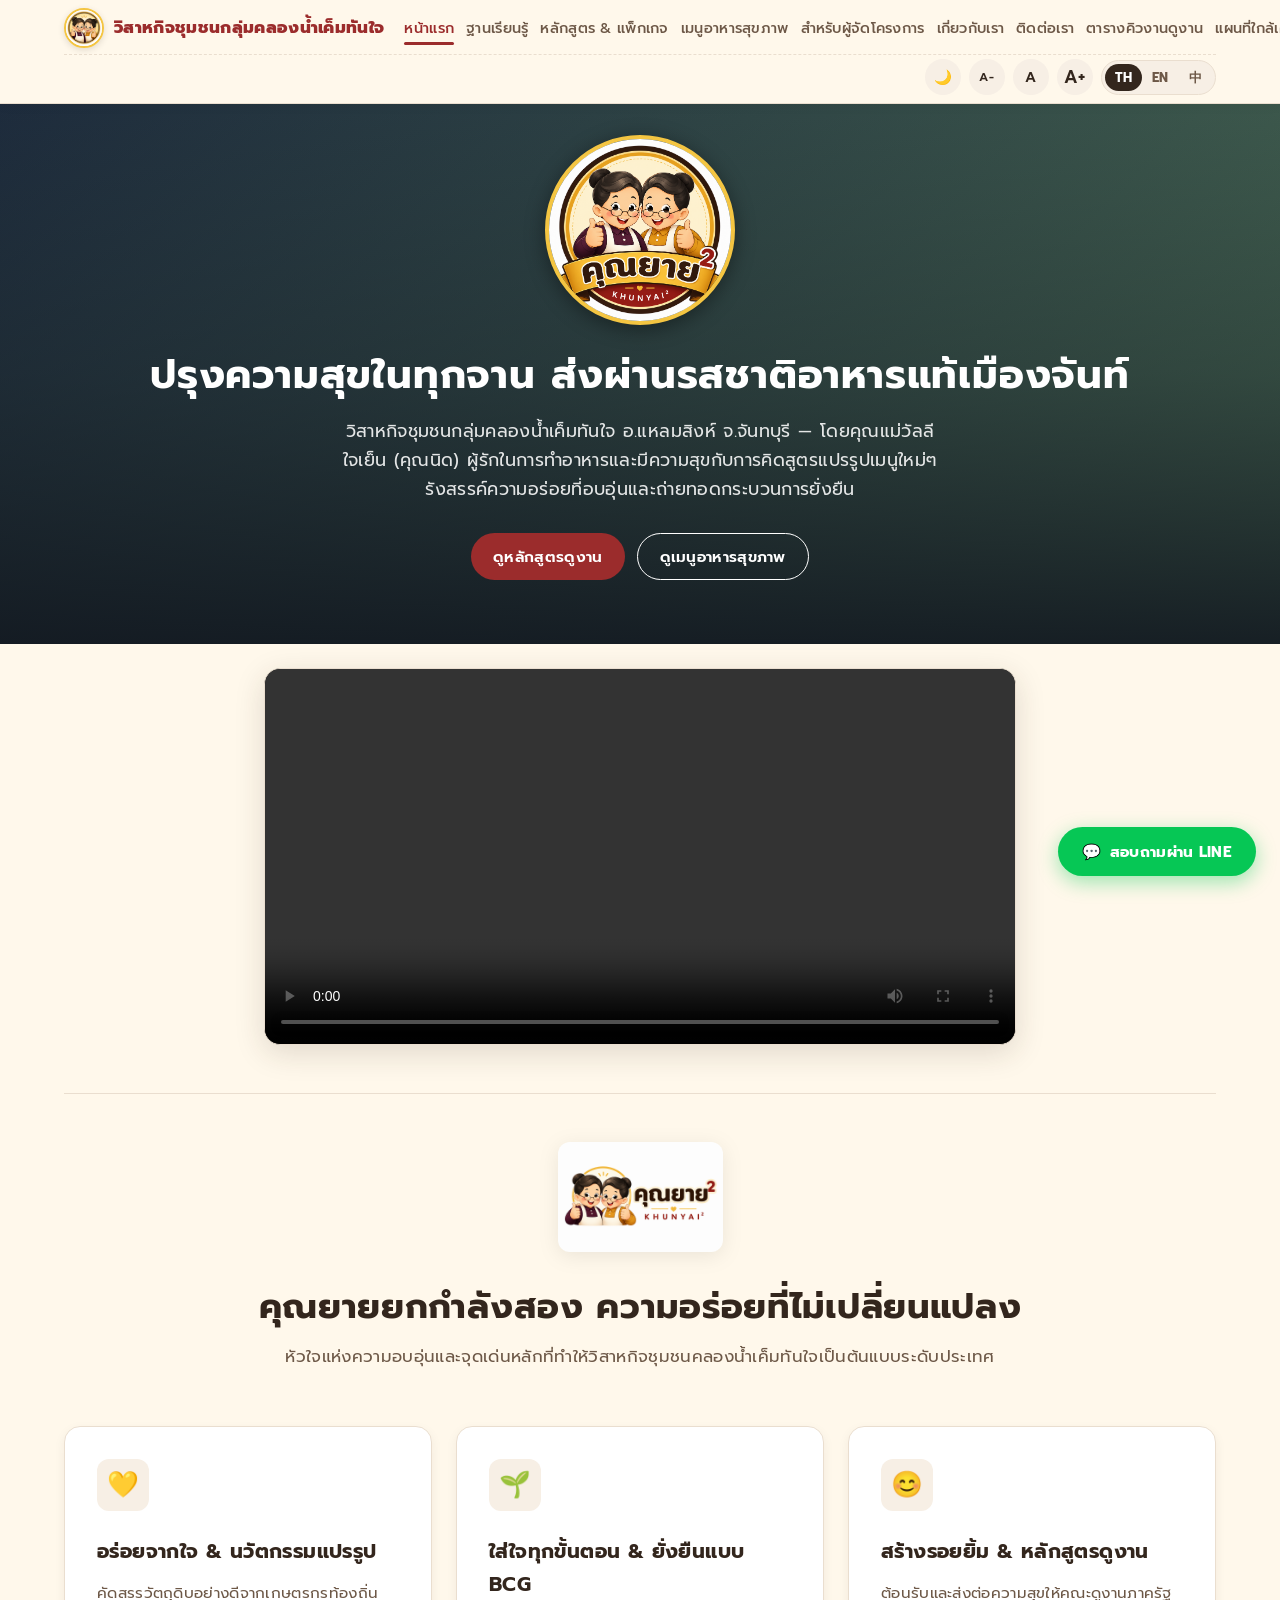
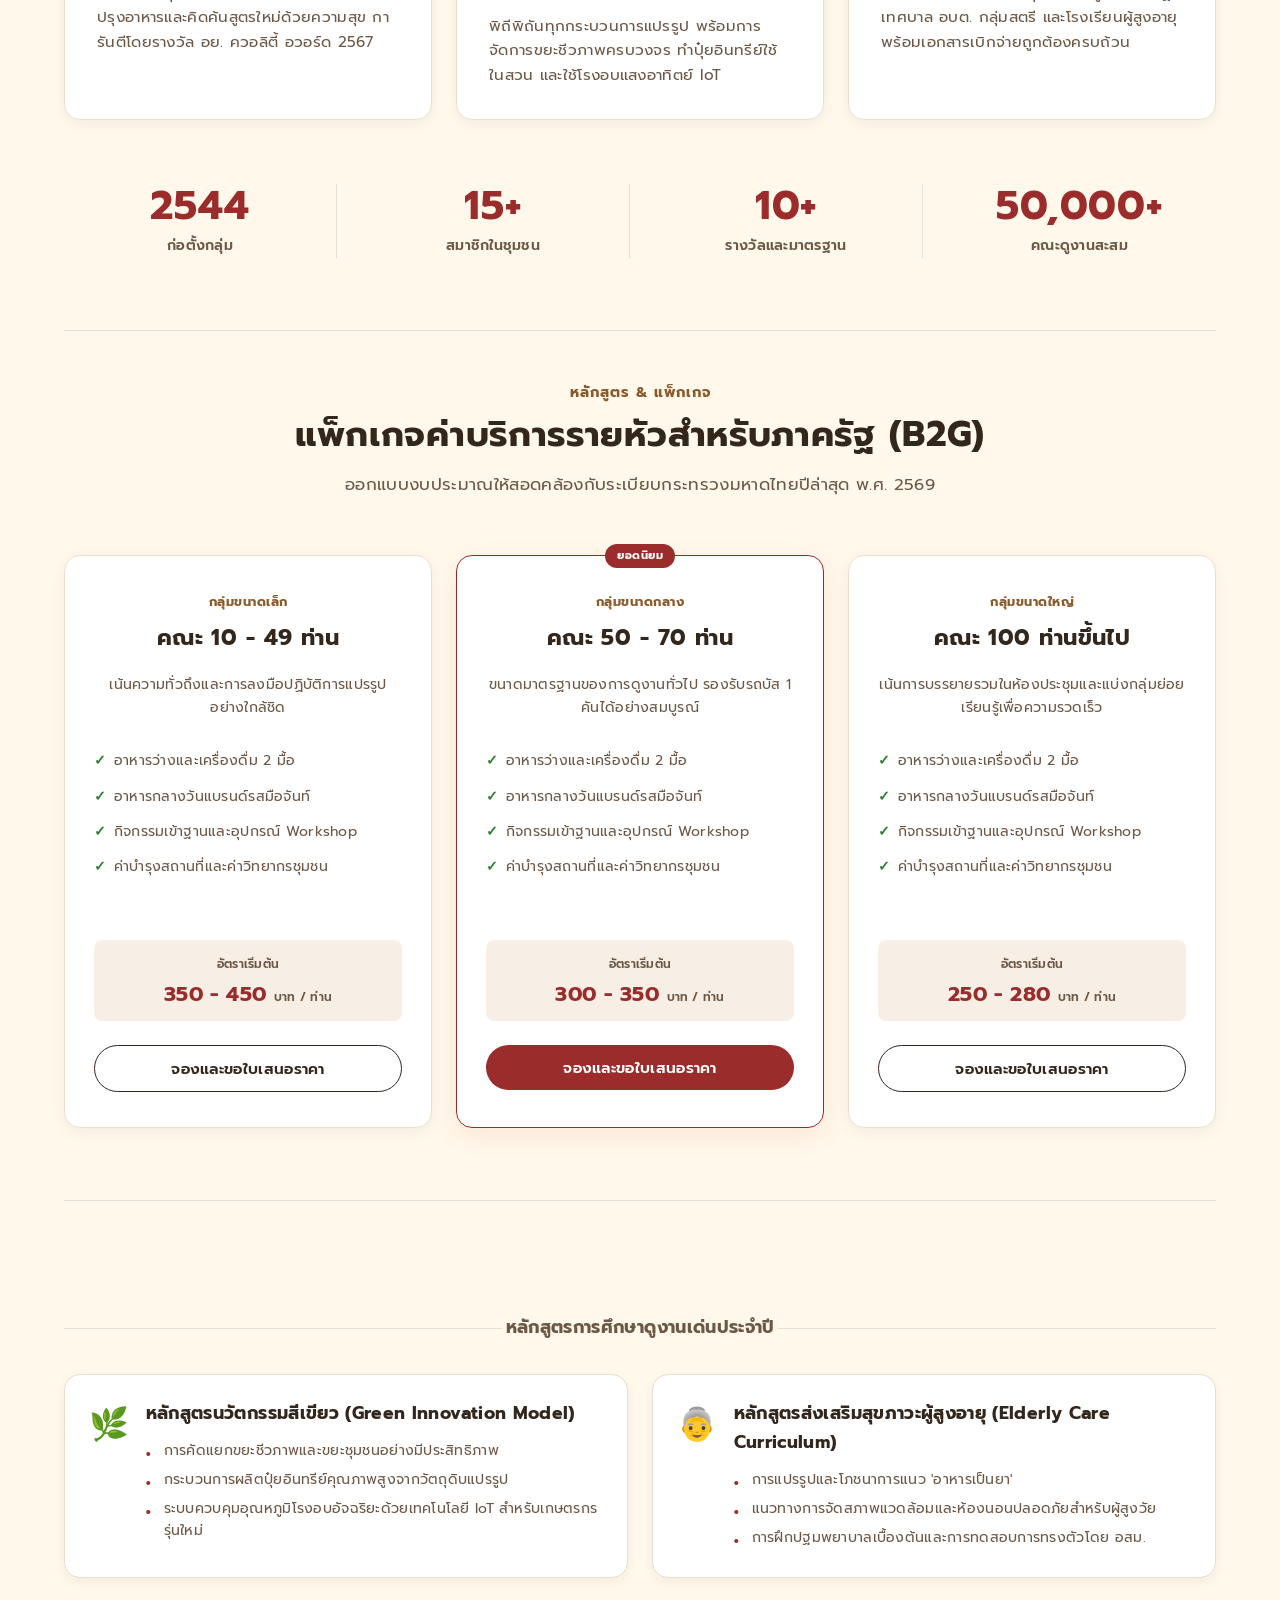
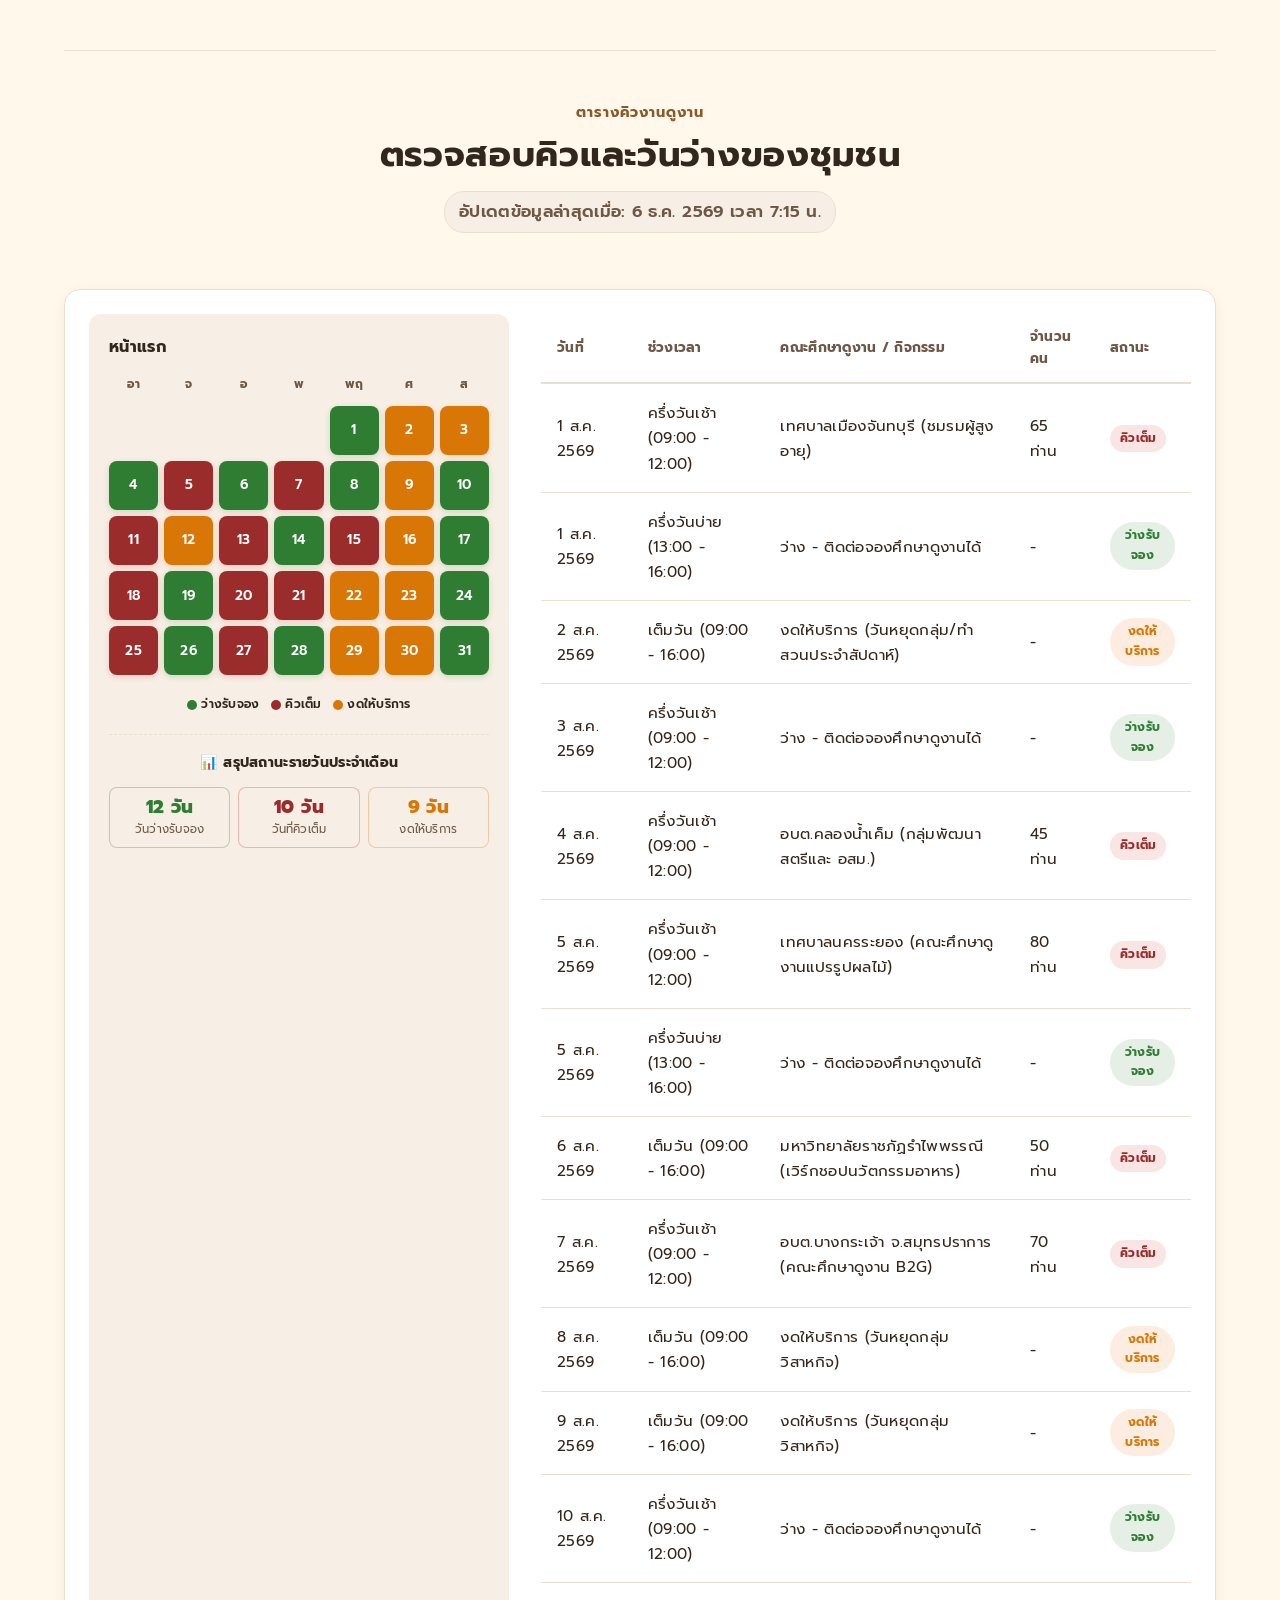
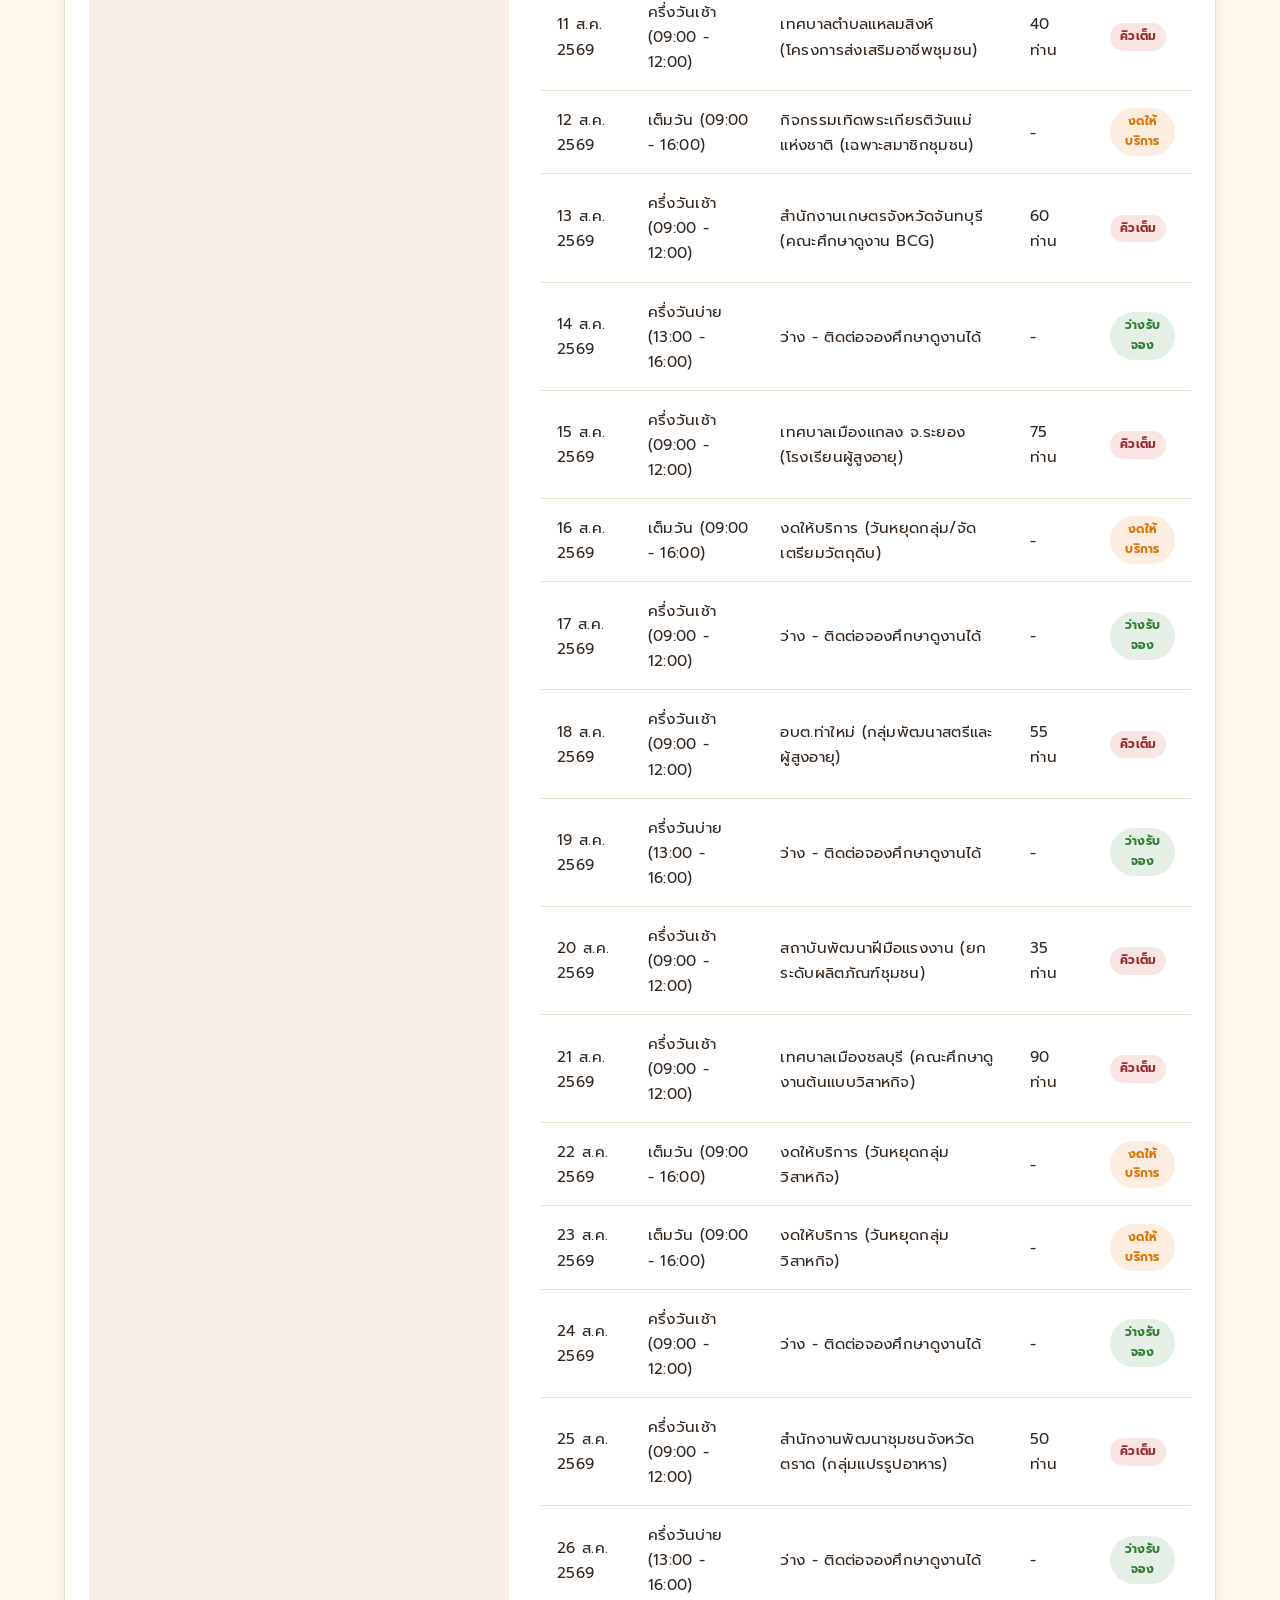
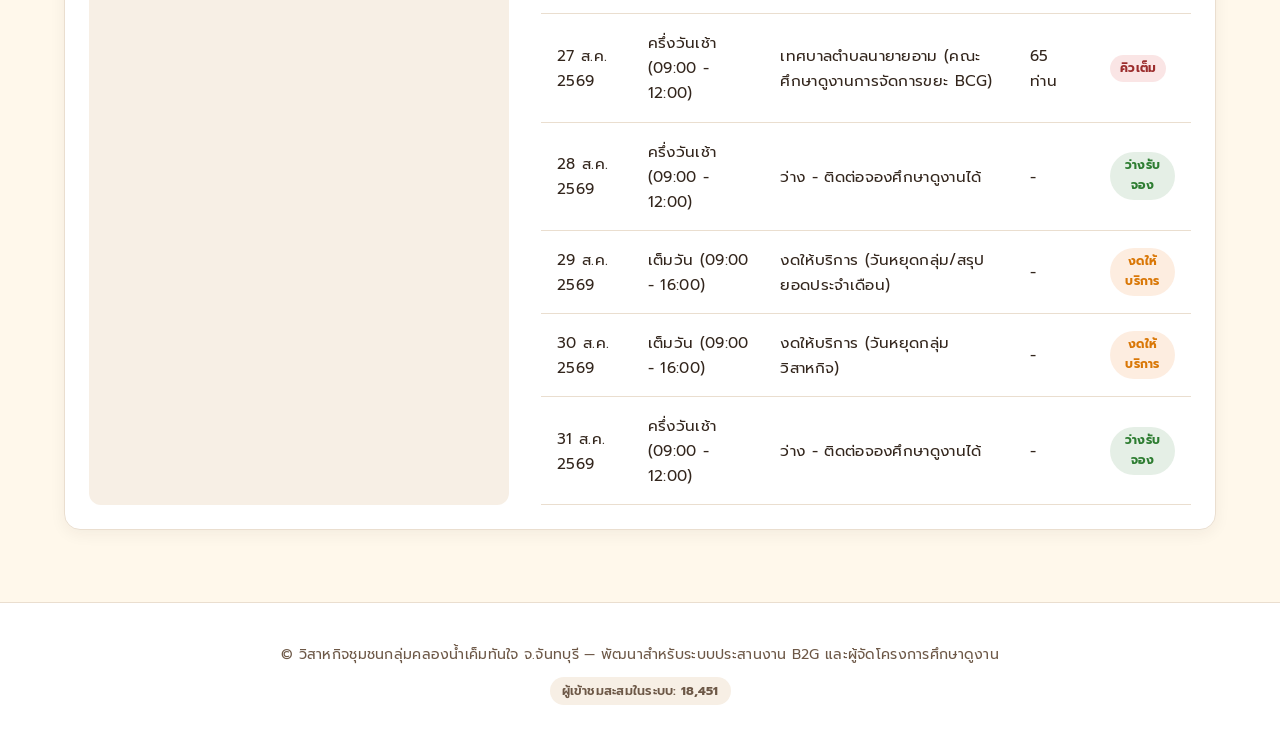
==== index.html @ e4169bf6 "Add files via upload" ====
<!DOCTYPE html>
<html lang="th">
<head>
  <meta charset="UTF-8">
  <meta name="viewport" content="width=device-width, initial-scale=1.0">
  <title>คุณยาย² คลองน้ำเค็มทันใจ — ต้นแบบวิสาหกิจชุมชน & ศูนย์การเรียนรู้สุขภาวะ จ.จันทบุรี</title>
  
  <!-- SEO & Search Engine Optimization -->
  <meta name="description" content="วิสาหกิจชุมชนกลุ่มคลองน้ำเค็มทันใจ จ.จันทบุรี ต้นแบบวิสาหกิจชุมชนระดับแนวหน้าของประเทศ บนฐานความร่วมมือของชุมชนและการบริหารจัดการกลุ่มอย่างยั่งยืน นำเสนอหลักสูตรศึกษาดูงานและท่องเที่ยวเชิงเกษตรสำหรับผู้จัดโครงการและโรงเรียนผู้สูงอายุ">
  <meta name="keywords" content="วิสาหกิจชุมชน, คลองน้ำเค็มทันใจ, แปรรูปอาหาร, ศึกษาดูงาน, โรงเรียนผู้สูงอายุ, ท่องเที่ยวเชิงเกษตร, จันทบุรี, รสมือจันท์, คุณยายกำลังสอง">
  <meta name="author" content="วิสาหกิจชุมชนกลุ่มคลองน้ำเค็มทันใจ">
  
  <!-- Open Graph / Facebook / LINE -->
  <meta property="og:type" content="website">
  <meta property="og:title" content="วิสาหกิจชุมชนกลุ่มคลองน้ำเค็มทันใจ | ต้นแบบระดับแนวหน้าของประเทศ">
  <meta property="og:description" content="ต้นแบบวิสาหกิจชุมชนระดับแนวหน้าของประเทศ บนฐานความร่วมมือและการบริหารจัดการอย่างยั่งยืน แปรรูปของดีจันทบุรีสู่มาตรฐาน อย. ควอลิตี้ อวอร์ด">
  <meta property="og:image" content="assets/nearby-map.jpg">
  
  <!-- Favicon -->
  <link rel="icon" href="assets/logo-icon.png" type="image/png">
  
  <!-- Fonts & Icons -->
  <link rel="preconnect" href="https://fonts.googleapis.com">
  <link rel="preconnect" href="https://fonts.gstatic.com" crossorigin>
  <link href="https://fonts.googleapis.com/css2?family=Prompt:wght@400;500;600;700&display=swap" rel="stylesheet">
  
  <!-- CSS Link -->
  <link rel="stylesheet" href="style.css">
  
  <!-- Schema.org JSON-LD Structured Data for SEO/GEO -->
  <script type="application/ld-json">
  {
    "@context": "https://schema.org",
    "@type": "LocalBusiness",
    "name": "วิสาหกิจชุมชนกลุ่มคลองน้ำเค็มทันใจ",
    "image": "assets/nearby-map.jpg",
    "description": "ต้นแบบวิสาหกิจชุมชนระดับแนวหน้าของประเทศ ด้านการแปรรูปผลผลิตเกษตรมูลค่าสูงและการบริหารกลุ่มอย่างยั่งยืน",
    "address": {
      "@type": "PostalAddress",
      "streetAddress": "บ้านบางเคียน 53/2 หมู่ 2",
      "addressLocality": "ต.คลองน้ำเค็ม อ.แหลมสิงห์",
      "addressRegion": "จันทบุรี",
      "postalCode": "22190",
      "addressCountry": "TH"
    },
    "geo": {
      "@type": "GeoCoordinates",
      "latitude": "12.5186",
      "longitude": "102.1394"
    },
    "telephone": "081-863-2637",
    "url": "https://khlongnamkhem.vercel.app",
    "priceRange": "$$"
  }
  </script>
</head>
<body>

  <!-- HEADER -->
  <header>
    <nav class="wrap">
      <!-- ROW 1: Logo & Nav Links -->
      <div class="nav-row-main">
        <div class="logo">
          <img src="assets/logo-icon.png" alt="คุณยาย² KHUNYAI²" class="logo-img">
          <div>
            <span data-i18n="logo_title">วิสาหกิจชุมชนกลุ่มคลองน้ำเค็มทันใจ</span>
          </div>
        </div>
        
        <ul class="nav-links" id="navLinks">
          <li><a href="#homeTab" class="active" data-tab-nav="homeTab" data-i18n="nav_home">หน้าแรก</a></li>
          <li><a href="stations.html" data-i18n="nav_stations">ฐานเรียนรู้</a></li>
          <li><a href="#packagesTab" data-tab-nav="packagesTab" data-i18n="nav_packages">หลักสูตร & แพ็กเกจ</a></li>
          <li><a href="#foodTab" data-tab-nav="foodTab" data-i18n="nav_food">เมนูอาหารสุขภาพ</a></li>
          <li><a href="coordinator.html" data-i18n="nav_coordinator">สำหรับผู้จัดโครงการ</a></li>
          <li><a href="#aboutTab" data-tab-nav="aboutTab" data-i18n="nav_about">เกี่ยวกับเรา</a></li>
          <li><a href="#contactTab" data-tab-nav="contactTab" data-i18n="nav_contact">ติดต่อเรา</a></li>
          <li><a href="schedule.html" data-i18n="queue_eyebrow">ตารางคิวงาน</a></li>
          <li><a href="nearby.html" data-i18n="nav_nearby">แผนที่ใกล้เคียง</a></li>
        </ul>
        
        <!-- Hamburger Menu for Mobile -->
        <button class="menu-toggle" id="menuToggle" aria-label="เปิดเมนูนำทาง">☰</button>
      </div>
      
      <!-- ROW 2: Utilities (Right-aligned on Desktop) -->
      <div class="nav-row-sub">
        <div class="utility-btns">
          <!-- Dark Mode Button -->
          <button class="ut-btn" id="themeToggleBtn" onclick="toggleTheme()" title="สลับโหมด มืด-สว่าง">🌙</button>
          
          <!-- Font Size Controls (A- / A / A+) -->
          <button class="ut-btn" id="fontMinusBtn" title="ลดขนาดอักษร" style="font-size: 0.75rem;">A-</button>
          <button class="ut-btn" id="fontResetBtn" title="ขนาดอักษรปกติ" style="font-size: 0.9rem;">A</button>
          <button class="ut-btn" id="fontPlusBtn" title="เพิ่มขนาดอักษร" style="font-size: 1.1rem;">A+</button>
          
          <!-- Language Selector -->
          <div class="lang-selector">
            <button class="lang-btn active" data-lang="th" onclick="setLanguage('th')">TH</button>
            <button class="lang-btn" data-lang="en" onclick="setLanguage('en')">EN</button>
            <button class="lang-btn" data-lang="zh" onclick="setLanguage('zh')">中</button>
          </div>
        </div>
      </div>
    </nav>
  </header>

  <!-- HERO SLIDESHOW -->
  <section class="hero-slideshow">
    <div class="slides" id="slides">
      <!-- Slide 1: Farm Atmosphere Placeholder -->
      <div class="slide active">
        <div class="ph" style="background: linear-gradient(135deg, #1F2E40, #4F7358);"></div>
      </div>
      <!-- Slide 2: Food Buffet Image -->
      <div class="slide">
        <img src="assets/slides/buffet-set1.jpg" alt="เมนูบุฟเฟต์ตราคุณยายกำลังสอง">
      </div>
      <!-- Slide 3: Workshop Atmosphere Placeholder -->
      <div class="slide">
        <div class="ph" style="background: linear-gradient(135deg, #4F7358, #D96B43);"></div>
      </div>
      <!-- Slide 4: A-la-carte Food Image -->
      <div class="slide">
        <img src="assets/slides/alacarte-1.jpg" alt="เมนูอาหารแปรรูปพรีเมียมรสมือจันท์">
      </div>
    </div>
    <div class="hero-scrim"></div>
    
    <!-- Hero Contents Overlay -->
    <div class="hero-overlay">
      <div class="wrap">
        <div class="hero-content">
          <!-- 1. BRAND LOGO -->
          <img src="assets/logo-primary.png" alt="คุณยาย² KHUNYAI²" class="hero-logo-main">
          
          <!-- 2. BRAND MOTTO -->
          <h1 data-i18n="hero_title">ปรุงความสุขในทุกจาน ส่งผ่านรสชาติอาหารแท้เมืองจันท์</h1>
          <p data-i18n="hero_desc">วิสาหกิจชุมชนกลุ่มคลองน้ำเค็มทันใจ อ.แหลมสิงห์ จ.จันทบุรี — โดยคุณแม่วัลลี ใจเย็น (คุณนิด) ผู้รักในการทำอาหารและมีความสุขกับการคิดสูตรแปรรูปเมนูใหม่ๆ รังสรรค์ความอร่อยที่อบอุ่นและถ่ายทอดกระบวนการยั่งยืน</p>
          <div class="hero-actions">
            <a href="#packagesSection" class="btn btn-primary" onclick="event.preventDefault(); document.getElementById('packagesSection').scrollIntoView({behavior: 'smooth'});" data-i18n="hero_btn_pkg">ดูหลักสูตรดูงาน</a>
            <a href="#foodTab" class="btn hero-btn-outline" onclick="event.preventDefault(); switchTabTo('foodTab');" data-i18n="hero_btn_products">ดูเมนูอาหารสุขภาพ</a>
          </div>
        </div>
      </div>
    </div>
    
    <!-- Arrows and Dots -->
    <div class="slide-dots" id="slideDots"></div>
  </section>

  <!-- TAB PANELS CONTENT -->
  <main class="wrap">
    
    <!-- TAB 1: HOME PANEL -->
    <div class="tab-panel active" id="homeTab">
      
      <!-- 1. VIDEO SHOWCASE SECTION -->
      <section class="brand-video-section" style="margin-top: 1.5rem; margin-bottom: 3rem;">
        <div class="video-card">
          <video controls class="community-video" preload="metadata">
            <source src="assets/1-show.mp4" type="video/mp4">
            เบราว์เซอร์ของคุณไม่รองรับการเล่นวิดีโอ
          </video>
        </div>
      </section>

      <!-- 2. PILLARS & CORE HIGHLIGHTS -->
      <section class="sec" style="border-top: 1px solid var(--border-color); padding-top: 2rem;">
        <div class="sec-head">
          <div style="display: flex; justify-content: center; width: 100%; margin-top: 1rem; margin-bottom: 2rem;">
            <img src="assets/logo-secondary.png" alt="แบรนด์คุณยาย² (KHUNYAI²)" class="summary-brand-logo" style="height: 110px; width: auto; object-fit: contain; filter: drop-shadow(0 4px 10px rgba(0,0,0,0.08));">
          </div>
          <h2 data-i18n="summary_title">คุณยายยกกำลังสอง ความอร่อยที่ไม่เปลี่ยนแปลง</h2>
          <p data-i18n="summary_desc">หัวใจแห่งความอบอุ่นและจุดเด่นหลักที่ทำให้วิสาหกิจชุมชนคลองน้ำเค็มทันใจเป็นต้นแบบระดับประเทศ</p>
        </div>
        
        <div class="summary-grid">
          <div class="summary-card">
            <div class="icon-box">💛</div>
            <h3 data-i18n="sum_card1_title">อร่อยจากใจ & นวัตกรรมแปรรูป</h3>
            <p data-i18n="sum_card1_desc">คัดสรรวัตถุดิบอย่างดีจากเกษตรกรท้องถิ่น ปรุงอาหารและคิดค้นสูตรใหม่ด้วยความสุข การันตีโดยรางวัล อย. ควอลิตี้ อวอร์ด 2567</p>
          </div>
          <div class="summary-card">
            <div class="icon-box">🌱</div>
            <h3 data-i18n="sum_card2_title">ใส่ใจทุกขั้นตอน & ยั่งยืนแบบ BCG</h3>
            <p data-i18n="sum_card2_desc">พิถีพิถันทุกกระบวนการแปรรูป พร้อมการจัดการขยะชีวภาพครบวงจร ทำปุ๋ยอินทรีย์ใช้ในสวน และใช้โรงอบแสงอาทิตย์ IoT</p>
          </div>
          <div class="summary-card">
            <div class="icon-box">😊</div>
            <h3 data-i18n="sum_card3_title">สร้างรอยยิ้ม & หลักสูตรดูงาน</h3>
            <p data-i18n="sum_card3_desc">ต้อนรับและส่งต่อความสุขให้คณะดูงานภาครัฐ เทศบาล อบต. กลุ่มสตรี และโรงเรียนผู้สูงอายุ พร้อมเอกสารเบิกจ่ายถูกต้องครบถ้วน</p>
          </div>
        </div>

        <div class="stats-row">
          <div class="stat-box">
            <div class="stat-number">2544</div>
            <div class="stat-label" data-i18n="stat_founded">ก่อตั้งกลุ่ม</div>
          </div>
          <div class="stat-box">
            <div class="stat-number">15+</div>
            <div class="stat-label" data-i18n="stat_members">สมาชิกในชุมชน</div>
          </div>
          <div class="stat-box">
            <div class="stat-number">10+</div>
            <div class="stat-label" data-i18n="stat_awards">รางวัลและมาตรฐาน</div>
          </div>
          <div class="stat-box">
            <div class="stat-number">50,000+</div>
            <div class="stat-label" data-i18n="stat_visitors">คณะดูงานสะสม</div>
          </div>
        </div>
      </section>

      <!-- 3. PACKAGES SECTION -->
      <section class="sec" id="packagesSection" style="border-top: 1px solid var(--border-color); padding-top: 3rem;">
        <div class="sec-head">
          <span class="eyebrow" data-i18n="nav_packages">หลักสูตร & แพ็กเกจ</span>
          <h2 data-i18n="pkg_title">แพ็กเกจค่าบริการรายหัวสำหรับภาครัฐ (B2G)</h2>
          <p data-i18n="pkg_desc">ออกแบบงบประมาณให้สอดคล้องกับระเบียบกระทรวงมหาดไทยปีล่าสุด พ.ศ. 2569</p>
        </div>

        <div class="packages-grid">
          <!-- Package 1: Small Group -->
          <div class="package-card">
            <span class="size-tag" data-i18n="pkg_small_title">กลุ่มขนาดเล็ก</span>
            <h3 data-i18n="pkg_small_size">คณะ 10 - 49 ท่าน</h3>
            <p class="desc" data-i18n="pkg_small_desc">เน้นความทั่วถึงและการลงมือปฏิบัติการแปรรูปอย่างใกล้ชิด</p>
            <ul>
              <li data-i18n="pkg_include_1">อาหารว่างและเครื่องดื่ม 2 มื้อ</li>
              <li data-i18n="pkg_include_2">อาหารกลางวันแบรนด์รสมือจันท์</li>
              <li data-i18n="pkg_include_3">กิจกรรมเข้าฐานและอุปกรณ์ Workshop</li>
              <li data-i18n="pkg_include_4">ค่าบำรุงสถานที่และค่าวิทยากรชุมชน</li>
            </ul>
            <div class="price-row">
              <span class="price-lbl" data-i18n="pkg_price_label">อัตราเริ่มต้น</span>
              <div class="price-val">350 - 450 <span class="price-lbl" data-i18n="pkg_price_unit">บาท/ท่าน</span></div>
            </div>
            <a href="https://lin.ee/rGebh2c" target="_blank" class="btn btn-outline" data-i18n="pkg_btn_select">จองและขอใบเสนอราคา</a>
          </div>

          <!-- Package 2: Medium Group -->
          <div class="package-card highlight">
            <span class="size-tag" data-i18n="pkg_medium_title">กลุ่มขนาดกลาง</span>
            <h3 data-i18n="pkg_medium_size">คณะ 50 - 70 ท่าน</h3>
            <p class="desc" data-i18n="pkg_medium_desc">ขนาดมาตรฐานของการดูงานทั่วไป รองรับรถบัส 1 คันได้อย่างสมบูรณ์</p>
            <ul>
              <li data-i18n="pkg_include_1">อาหารว่างและเครื่องดื่ม 2 มื้อ</li>
              <li data-i18n="pkg_include_2">อาหารกลางวันแบรนด์รสมือจันท์</li>
              <li data-i18n="pkg_include_3">กิจกรรมเข้าฐานและอุปกรณ์ Workshop</li>
              <li data-i18n="pkg_include_4">ค่าบำรุงสถานที่และค่าวิทยากรชุมชน</li>
            </ul>
            <div class="price-row">
              <span class="price-lbl" data-i18n="pkg_price_label">อัตราเริ่มต้น</span>
              <div class="price-val">300 - 350 <span class="price-lbl" data-i18n="pkg_price_unit">บาท/ท่าน</span></div>
            </div>
            <a href="https://lin.ee/rGebh2c" target="_blank" class="btn btn-primary" data-i18n="pkg_btn_select">จองและขอใบเสนอราคา</a>
          </div>

          <!-- Package 3: Large Group -->
          <div class="package-card">
            <span class="size-tag" data-i18n="pkg_large_title">กลุ่มขนาดใหญ่</span>
            <h3 data-i18n="pkg_large_size">คณะ 100 ท่านขึ้นไป</h3>
            <p class="desc" data-i18n="pkg_large_desc">เน้นการบรรยายรวมในห้องประชุมและแบ่งกลุ่มย่อยเรียนรู้เพื่อความรวดเร็ว</p>
            <ul>
              <li data-i18n="pkg_include_1">อาหารว่างและเครื่องดื่ม 2 มื้อ</li>
              <li data-i18n="pkg_include_2">อาหารกลางวันแบรนด์รสมือจันท์</li>
              <li data-i18n="pkg_include_3">กิจกรรมเข้าฐานและอุปกรณ์ Workshop</li>
              <li data-i18n="pkg_include_4">ค่าบำรุงสถานที่และค่าวิทยากรชุมชน</li>
            </ul>
            <div class="price-row">
              <span class="price-lbl" data-i18n="pkg_price_label">อัตราเริ่มต้น</span>
              <div class="price-val">250 - 280 <span class="price-lbl" data-i18n="pkg_price_unit">บาท/ท่าน</span></div>
            </div>
            <a href="https://lin.ee/rGebh2c" target="_blank" class="btn btn-outline" data-i18n="pkg_btn_select">จองและขอใบเสนอราคา</a>
          </div>
        </div>
      </section>

      <!-- 4. RECOMMENDED ANNUAL CURRICULA -->
      <section class="sec" style="border-top: 1px solid var(--border-color); padding-top: 3rem;">
        <div class="curr-divider" data-i18n="curr_divider" style="margin-bottom: 2rem;">หลักสูตรการศึกษาดูงานเด่นประจำปี</div>
        
        <div class="curriculum-showcase">
          <div class="curr-box">
            <div class="icon">🌿</div>
            <div>
              <h4 data-i18n="curr_t1">หลักสูตรนวัตกรรมสีเขียว (Green Innovation Model)</h4>
              <div data-i18n="curr_d1">
                <ul class="curr-list">
                  <li>การคัดแยกขยะชีวภาพและขยะชุมชนอย่างมีประสิทธิภาพ</li>
                  <li>กระบวนการผลิตปุ๋ยอินทรีย์คุณภาพสูงจากวัตถุดิบแปรรูป</li>
                  <li>ระบบควบคุมอุณหภูมิโรงอบอัจฉริยะด้วยเทคโนโลยี IoT สำหรับเกษตรกรรุ่นใหม่</li>
                </ul>
              </div>
            </div>
          </div>
          <div class="curr-box">
            <div class="icon">👵</div>
            <div>
              <h4 data-i18n="curr_t2">หลักสูตรส่งเสริมสุขภาวะผู้สูงอายุ (Elderly Care Curriculum)</h4>
              <div data-i18n="curr_d2">
                <ul class="curr-list">
                  <li>การแปรรูปและโภชนาการแนว 'อาหารเป็นยา'</li>
                  <li>แนวทางการจัดสภาพแวดล้อมและห้องนอนปลอดภัยสำหรับผู้สูงวัย</li>
                  <li>การฝึกปฐมพยาบาลเบื้องต้นและการทดสอบการทรงตัวโดย อสม.</li>
                </ul>
              </div>
            </div>
          </div>
        </div>
      </section>

      <!-- 5. CALENDAR & SCHEDULE SECTION -->
      <section class="sec" style="border-top: 1px solid var(--border-color); padding-top: 3rem;">
        <div class="sec-head">
          <span class="eyebrow" data-i18n="queue_eyebrow">ตารางคิวงานดูงาน</span>
          <h2 data-i18n="queue_title">ตรวจสอบคิวและวันว่างของชุมชน</h2>
          <p class="update-time-text"><span data-i18n="last_update_label">อัปเดตข้อมูลล่าสุดเมื่อ:</span> <span id="lastUpdateTime">-</span></p>
        </div>

        <div class="schedule-container">
          <!-- Left: Calendar Widget -->
          <div class="calendar-widget">
            <div class="calendar-header">
              <span data-i18n="nav_home">สิงหาคม 2569 / August 2026</span>
            </div>
            <div class="calendar-grid" id="calendarGrid">
              <!-- JS will render calendar cells here -->
            </div>
            <div class="calendar-legend">
              <div class="leg-item"><span class="leg-dot open"></span><span data-i18n="queue_status_open">ว่าง</span></div>
              <div class="leg-item"><span class="leg-dot full"></span><span data-i18n="queue_status_full">เต็ม</span></div>
              <div class="leg-item"><span class="leg-dot holiday"></span><span data-i18n="queue_status_holiday">หยุด</span></div>
            </div>

            <!-- DAILY STATUS SUMMARY OVERVIEW BOX -->
            <div class="calendar-summary-box">
              <h4 class="sum-title" data-i18n="queue_summary_title">📊 สรุปสถานะรายวันประจำเดือน</h4>
              <div class="sum-stats-grid">
                <div class="sum-stat-card open">
                  <span class="num" id="calSummaryOpenIndex">0 วัน</span>
                  <span class="lbl" data-i18n="queue_summary_open">วันว่างรับจอง</span>
                </div>
                <div class="sum-stat-card full">
                  <span class="num" id="calSummaryFullIndex">0 วัน</span>
                  <span class="lbl" data-i18n="queue_summary_full">วันที่คิวเต็ม</span>
                </div>
                <div class="sum-stat-card holiday">
                  <span class="num" id="calSummaryHolidayIndex">0 วัน</span>
                  <span class="lbl" data-i18n="queue_summary_holiday">งดให้บริการ</span>
                </div>
              </div>
            </div>
          </div>

          <!-- Right: Schedule Table -->
          <div class="schedule-table-wrap">
            <table class="queue-table" id="queueTable">
              <thead>
                <tr>
                  <th data-i18n="queue_col_date">วันที่</th>
                  <th data-i18n="queue_col_time">ช่วงเวลา</th>
                  <th data-i18n="queue_col_group">คณะศึกษาดูงาน / กิจกรรม</th>
                  <th data-i18n="queue_col_qty">จำนวนคน</th>
                  <th data-i18n="queue_col_status">สถานะ</th>
                </tr>
              </thead>
              <tbody>
                <!-- JS will render rows here from Google Sheets -->
              </tbody>
            </table>
          </div>
        </div>
      </section>
    </div>

    <!-- TAB 2: LEARNING STATIONS PANEL -->
    <div class="tab-panel" id="stationsTab">
      <section class="sec">
        <div class="sec-head">
          <span class="eyebrow" data-i18n="nav_stations">ฐานเรียนรู้</span>
          <h2 data-i18n="stations_title">ฐานสาธิตและลงมือปฏิบัติจริง</h2>
          <p data-i18n="stations_desc">เรียนรู้ร่วมกันกับปราชญ์ชาวบ้านและสมาชิกชุมชน ผ่านกิจกรรมที่ออกแบบให้เหมาะสมกับทุกช่วงวัย</p>
        </div>

        <div class="stations-grid">
          <!-- Station 1: น้ำพริก & ซอสผลไม้ -->
          <div class="station-card">
            <h3 data-i18n="st_title_1">ฐานน้ำพริกแปรรูป & ซอสผลไม้</h3>
            <ul>
              <li data-i18n="st_desc_1_1">น้ำพริกกุ้งเสียบทุเรียนทอด & น้ำพริกปูกะตอย</li>
              <li data-i18n="st_desc_1_2">การสาธิตทำซอสมังคุดปรุงอาหาร</li>
              <li data-i18n="st_desc_1_3">น้ำพริกสมุนไพรพื้นบ้านตามฤดูกาล</li>
            </ul>
          </div>
          <!-- Station 2: ก๋วยเตี๋ยวรสมือจันท์ -->
          <div class="station-card">
            <h3 data-i18n="st_title_2">ฐานก๋วยเตี๋ยวรสมือจันท์</h3>
            <ul>
              <li data-i18n="st_desc_2_1">เส้นจันท์ผัดปูกะตอย/ปูม้า (สูตรต้นตำรับ)</li>
              <li data-i18n="st_desc_2_2">ผัดไทซอสมังคุด (นวัตกรรมซอสผลไม้)</li>
              <li data-i18n="st_desc_2_3">ก๋วยเตี๋ยวหมูเลียง & ก๋วยเตี๋ยวผัดคนจน</li>
            </ul>
          </div>
          <!-- Station 3: เบเกอรี่ & แปรรูปผลไม้ -->
          <div class="station-card">
            <h3 data-i18n="st_title_3">ฐานเบเกอรี่ & แปรรูปผลไม้</h3>
            <ul>
              <li data-i18n="st_desc_3_1">ทุเรียนหนึบ, ทุเรียนหิมะ, ทุเรียนเบญจรส & แครกเกอร์ทุเรียน</li>
              <li data-i18n="st_desc_3_2">ชีสมังคุด, ขนมมังคุดนึ่ง & ข้าวต้มคู่รัก (ไส้ทุเรียน/มังคุด)</li>
              <li data-i18n="st_desc_3_3">ลูกกอง (ลองกองอบแห้งทำไส้ขนม) & ข้าวหน้ามะม่วง</li>
            </ul>
          </div>
          <!-- Station 4: สมุนไพร & เครื่องดื่มสุขภาพ -->
          <div class="station-card">
            <h3 data-i18n="st_title_4">ฐานสมุนไพร & เครื่องดื่มสุขภาพ</h3>
            <ul>
              <li data-i18n="st_desc_4_1">พริกไทยหวานลดน้ำหนัก (พริกไทยอ่อนแช่อิ่มอบแห้ง)</li>
              <li data-i18n="st_desc_4_2">ท๊อฟฟี่กระวานสมุนไพรไทย</li>
              <li data-i18n="st_desc_4_3">น้ำมะปี๊ดน้ำผึ้งป้องกันหวัด, ชามังคุด & มะปี๊ดอบน้ำผึ้ง</li>
            </ul>
          </div>
          <!-- Station 5: นวัตกรรมรักษ์โลก BCG & IoT -->
          <div class="station-card">
            <h3 data-i18n="st_title_5">ฐานนวัตกรรมรักษ์โลก (BCG & IoT)</h3>
            <ul>
              <li data-i18n="st_desc_5_1">การจัดการขยะชีวภาพและขยะชุมชนครบวงจร</li>
              <li data-i18n="st_desc_5_2">การทำปุ๋ยอินทรีย์คุณภาพสูงจากวัตถุดิบแปรรูป</li>
              <li data-i18n="st_desc_5_3">ระบบโรงอบแห้งแสงอาทิตย์อัจฉริยะระบบอัตโนมัติ (IoT)</li>
            </ul>
          </div>
          <!-- Station 6: ศูนย์ R&D พัฒนาสูตรอาหาร -->
          <div class="station-card">
            <h3 data-i18n="st_title_6">ศูนย์ R&D พัฒนาสูตรอาหาร</h3>
            <ul>
              <li data-i18n="st_desc_6_1">บริการรับสร้างสรรค์แปรรูปผลไม้ทางการเกษตรเป็นเมนูใหม่</li>
              <li data-i18n="st_desc_6_2">การทำแยมส้มโอ, ผัดไทมะยงชิด/ส้มโอ & ไอติมส้มโอ</li>
              <li data-i18n="st_desc_6_3">ขนมพื้นบ้านจันท์ (ขนมควยลิง & โอเคไส้หม่อน)</li>
            </ul>
          </div>
        </div>

        <div class="rd-callout">
          <p data-i18n="rd_note">ทางวิสาหกิจชุมชนยินดีให้คำปรึกษาการตั้งแบรนด์/ขอมาตรฐาน อย. สำหรับผู้ประกอบการท้องถิ่น</p>
          <a href="https://lin.ee/rGebh2c" target="_blank" class="btn btn-primary" data-i18n="rd_btn">ปรึกษาข้อมูลผ่าน LINE</a>
        </div>
      </section>
    </div>



    <!-- TAB 4: HEALTHY FOOD GALLERY PANEL -->
    <div class="tab-panel" id="foodTab">
      <section class="sec">
        <div class="sec-head">
          <span class="eyebrow" data-i18n="food_eyebrow">นวัตกรรมอาหารปลอดภัย</span>
          <h2 data-i18n="food_title">เมนูอาหารสุขภาพ "รสมือจันท์ by คุณยายกำลังสอง"</h2>
          <p data-i18n="food_desc">โภชนาการท้องถิ่นสร้างสรรค์ ออกแบบเพื่อคณะดูงานผู้สูงอายุ สะอาด ได้มาตรฐาน อย. ควอลิตี้ อวอร์ด</p>
        </div>

        <div class="food-tabs-container">
          <button class="food-tab-btn active" data-filter="all" data-i18n="food_tab_all">ทั้งหมด</button>
          <button class="food-tab-btn" data-filter="buffet" data-i18n="food_tab_buffet">บุฟเฟต์สำหรับคณะ</button>
          <button class="food-tab-btn" data-filter="alacarte" data-i18n="food_tab_alacarte">เซ็ตอาหารพิเศษ</button>
          <button class="food-tab-btn" data-filter="dessert" data-i18n="food_tab_dessert">ของหวานและเครื่องดื่ม</button>
        </div>

        <div class="food-grid">
          <!-- Food 1: Buffet set 1 -->
          <div class="food-card" data-category="buffet">
            <div class="food-img-wrap">
              <img src="assets/buffet-set1.jpg" alt="Buffet ชุดที่ 1 - รสมือจันท์">
            </div>
            <div class="food-info">
              <span class="cat" data-i18n="food_tab_buffet">บุฟเฟต์สำหรับคณะ</span>
              <h4>Buffet ชุดที่ 1 (ก๋วยเตี๋ยวหมูเลียง & ผัดไทซอสมังคุด)</h4>
              <p style="font-size: 0.8rem; color: var(--text-muted); margin-bottom: 6px;">เสิร์ฟพร้อมน้ำพริกกุ้งเสียบทุเรียนทอด และน้ำมะปี๊ดน้ำผึ้ง</p>
              <p data-i18n="food_price_ask">สอบถามรายละเอียดราคาทาง LINE</p>
            </div>
          </div>
          <!-- Food 2: Buffet set 2 -->
          <div class="food-card" data-category="buffet">
            <div class="food-img-wrap">
              <img src="assets/buffet-set2.jpg" alt="Buffet ชุดที่ 2 - รสมือจันท์">
            </div>
            <div class="food-info">
              <span class="cat" data-i18n="food_tab_buffet">บุฟเฟต์สำหรับคณะ</span>
              <h4>Buffet ชุดที่ 2 (เส้นจันท์ผัดปูกะตอย & ถั่วลายเสือต้มหมู)</h4>
              <p style="font-size: 0.8rem; color: var(--text-muted); margin-bottom: 6px;">เสิร์ฟพร้อมน้ำพริกปูกะตอย, ชามังคุด และแกงสมุนไพรพื้นบ้าน</p>
              <p data-i18n="food_price_ask">สอบถามรายละเอียดราคาทาง LINE</p>
            </div>
          </div>
          <!-- Food 3: Buffet set 3 -->
          <div class="food-card" data-category="buffet">
            <div class="food-img-wrap">
              <img src="assets/buffet-set3.jpg" alt="Buffet ชุดที่ 3 - รสมือจันท์">
            </div>
            <div class="food-info">
              <span class="cat" data-i18n="food_tab_buffet">บุฟเฟต์สำหรับคณะ</span>
              <h4>Buffet ชุดที่ 3 (ผัดไทมะยงชิด/ส้มโอ & ข้าวต้มคู่รัก)</h4>
              <p style="font-size: 0.8rem; color: var(--text-muted); margin-bottom: 6px;">ข้าวต้มมัดไส้ทุเรียน & ไส้มังคุด พร้อมไอติมส้มโอสด</p>
              <p data-i18n="food_price_ask">สอบถามรายละเอียดราคาทาง LINE</p>
            </div>
          </div>
          <!-- Food 4: A la carte 1 -->
          <div class="food-card" data-category="alacarte">
            <div class="food-img-wrap">
              <img src="assets/alacarte-1.jpg" alt="เซ็ตเส้นจันท์ผัดปูม้า">
            </div>
            <div class="food-info">
              <span class="cat" data-i18n="food_tab_alacarte">เซ็ตอาหารพิเศษ</span>
              <h4>เซ็ตเส้นจันท์ผัดปูม้า & น้ำพริกกุ้งเสียบทุเรียนทอด</h4>
              <p style="font-size: 0.8rem; color: var(--text-muted); margin-bottom: 6px;">เมนูปรุงสดสำหรับแขกวีไอพี คัดสรรเนื้อปูสดใหม่</p>
              <p data-i18n="food_price_ask">สอบถามรายละเอียดราคาทาง LINE</p>
            </div>
          </div>
          <!-- Food 5: A la carte 2 -->
          <div class="food-card" data-category="alacarte">
            <div class="food-img-wrap">
              <img src="assets/alacarte-2.jpg" alt="เซ็ตผัดไทซอสมังคุด">
            </div>
            <div class="food-info">
              <span class="cat" data-i18n="food_tab_alacarte">เซ็ตอาหารพิเศษ</span>
              <h4>เซ็ตผัดไทซอสมังคุด & ก๋วยเตี๋ยวผัดคนจน</h4>
              <p style="font-size: 0.8rem; color: var(--text-muted); margin-bottom: 6px;">นวัตกรรมซอสผลไม้รสเปรี้ยวหวานกลมกล่อม</p>
              <p data-i18n="food_price_ask">สอบถามรายละเอียดราคาทาง LINE</p>
            </div>
          </div>
          <!-- Food 6: Dessert & Snacks -->
          <div class="food-card" data-category="dessert">
            <div class="food-img-wrap">
              <img src="assets/dessert.jpg" alt="ขนม & เบเกอรี่แปรรูปผลไม้">
            </div>
            <div class="food-info">
              <span class="cat" data-i18n="food_tab_dessert">ของหวานและเครื่องดื่ม</span>
              <h4>ขนมแปรรูป (ทุเรียนหนึบ, ชีสมังคุด & พริกไทยหวาน)</h4>
              <p style="font-size: 0.8rem; color: var(--text-muted); margin-bottom: 6px;">ท๊อฟฟี่กระวาน, ทุเรียนเบญจรส, น้ำมะปี๊ดน้ำผึ้ง & ชามังคุด</p>
              <p data-i18n="food_price_ask">สอบถามรายละเอียดราคาทาง LINE</p>
            </div>
          </div>
        </div>
      </section>
    </div>

    <!-- TAB 5: COORDINATOR CORNER PANEL -->
    <div class="tab-panel" id="coordinatorTab">
      <section class="sec">
        <div class="sec-head">
          <span class="eyebrow" data-i18n="co_eyebrow">การประสานงานราชการ</span>
          <h2 data-i18n="co_title">เครื่องมืออำนวยความสะดวกสำหรับเจ้าหน้าที่รัฐ (B2G)</h2>
          <p data-i18n="co_desc">รวบรวมไฟล์และข้อมูลประกอบเอกสารอนุมัติโครงการและเบิกจ่าย เพื่อให้เจ้าหน้าที่พัสดุทำงานได้สะดวกรวดเร็ว</p>
        </div>

        <div class="coordinator-grid">
          <!-- Left: Downloads -->
          <div class="co-section">
            <h3 data-i18n="co_sec1_title">📁 ดาวน์โหลดเอกสาร (Project Templates)</h3>
            <div class="download-list">
              <div class="download-item">
                <div class="download-info">
                  <h4 data-i18n="co_d1_title">ร่างโครงการศึกษาดูงานผู้สูงอายุ (ไฟล์ Word)</h4>
                  <p data-i18n="co_d1_desc">ตัวอย่างวัตถุประสงค์ ผลที่คาดว่าจะได้รับ และกำหนดการนำไปปรับใช้ได้ทันที</p>
                </div>
                <a href="#" class="btn btn-secondary" onclick="alert('ระบบกำลังจัดเตรียมไฟล์ดาวน์โหลด หรือติดต่อแอดมินทาง LINE OA เพื่อรับไฟล์ต้นฉบับ')" data-i18n="co_btn_dl">ดาวน์โหลด</a>
              </div>
              <div class="download-item">
                <div class="download-info">
                  <h4 data-i18n="co_d2_title">หนังสือรับรองจดทะเบียนวิสาหกิจชุมชน (SMCE)</h4>
                  <p data-i18n="co_d2_desc">สำเนาทะเบียน 12 หลักอย่างเป็นทางการสำหรับการแนบใบเบิกเงินหลวง</p>
                </div>
                <a href="#" class="btn btn-secondary" onclick="alert('ระบบกำลังจัดเตรียมไฟล์ดาวน์โหลด หรือติดต่อแอดมินทาง LINE OA เพื่อรับไฟล์ต้นฉบับ')" data-i18n="co_btn_dl">ดาวน์โหลด</a>
              </div>
              <div class="download-item">
                <div class="download-info">
                  <h4 data-i18n="co_d3_title">หลักฐานมาตรฐาน อย. และ OTOP 5 ดาว</h4>
                  <p data-i18n="co_d3_desc">ภาพประกอบเอกสารสิทธิ์ความเชื่อมั่นประกอบการจ้างเหมาพัสดุ</p>
                </div>
                <a href="#" class="btn btn-secondary" onclick="alert('ระบบกำลังจัดเตรียมไฟล์ดาวน์โหลด หรือติดต่อแอดมินทาง LINE OA เพื่อรับไฟล์ต้นฉบับ')" data-i18n="co_btn_dl">ดาวน์โหลด</a>
              </div>
            </div>
          </div>

          <!-- Right: Safety & Logistics -->
          <div class="co-section">
            <h3 data-i18n="co_sec2_title">🛡️ มาตรฐานความปลอดภัยและโลจิสติกส์</h3>
            <div class="compliance-list">
              <div class="compliance-item">
                <div class="compliance-icon">🧾</div>
                <div class="compliance-body">
                  <h4 data-i18n="co_c1_title">การออกใบเสร็จรับเงินวิสาหกิจชุมชน</h4>
                  <p data-i18n="co_c1_desc">ยินดีให้บริการในรูปแบบ 'จ้างเหมาจัดอาหารพร้อมกิจกรรมศึกษาดูงาน' ในบิลเดียว ถูกต้องตาม พ.ร.บ. จัดซื้อจัดจ้างฯ 2560</p>
                </div>
              </div>
              <div class="compliance-item">
                <div class="compliance-icon">♿</div>
                <div class="compliance-body">
                  <h4 data-i18n="co_c2_title">มาตรฐานความปลอดภัยผู้สูงวัย (Ramps & Rails)</h4>
                  <p data-i18n="co_c2_desc">มีทางลาดสำหรับรถเข็นผู้ป่วย (Wheelchair Ramps), ห้องน้ำเอื้ออำนวยสำหรับผู้สูงอายุ และชุดปฐมพยาบาลในพื้นที่</p>
                </div>
              </div>
              <div class="compliance-item">
                <div class="compliance-icon">🏥</div>
                <div class="compliance-body">
                  <h4 data-i18n="co_c3_title">การเดินทางและโรงพยาบาลใกล้เคียง</h4>
                  <p data-i18n="co_c3_desc">ห่างจากโรงพยาบาลพระปกเกล้าจันทบุรี 12.8 กม. (เดินทาง 22 นาที), คลินิกรักษาสัตว์ 7.8 กม. ปลอดภัยตลอดการเดินทาง</p>
                </div>
              </div>
              <div class="compliance-item">
                <div class="compliance-icon">🚍</div>
                <div class="compliance-body">
                  <h4 data-i18n="co_c4_title">ที่จอดรถบัสสองชั้นกว้างขวาง</h4>
                  <p data-i18n="co_c4_desc">มีลานจอดรถส่วนตัวรองรับรถบัสสองชั้นของคณะดูงานได้มากกว่า 3-4 คัน พร้อมพื้นที่กลับรถกว้างขวาง ปลอดภัย</p>
                </div>
              </div>
            </div>
          </div>
        </div>
      </section>
    </div>

    <!-- TAB 6: ABOUT US PANEL -->
    <div class="tab-panel" id="aboutTab">
      <section class="sec">
        <div class="sec-head">
          <span class="eyebrow" data-i18n="about_eyebrow">เกี่ยวกับเรา</span>
          <h2 data-i18n="about_title">ประวัติความเป็นมาและโมเดลความสำเร็จอย่างยั่งยืน</h2>
        </div>

        <div class="about-split">
          <div class="about-text">
            <h3 data-i18n="about_story_p1">จากความร่วมมือของกลุ่มสตรี สู่ต้นแบบวิสาหกิจแถวหน้า</h3>
            <p data-i18n="about_story_p1">วิสาหกิจชุมชนกลุ่มคลองน้ำเค็มทันใจ เริ่มต้นรวมกลุ่มกันอย่างไม่เป็นทางการในปี พ.ศ. 2544 จากพลังความสามัคคีของกลุ่มสตรีในตำบลที่ต้องการหาทางออกร่วมกันในปัญหาราคาผลไม้มังคุดและทุเรียนล้นตลาดล้นฤดูกาล โดยเริ่มต้นจากการทำมังคุดกวนจนได้รับรางวัลชนะเลิศระดับจังหวัด</p>
            <p data-i18n="about_story_p2">ในปี พ.ศ. 2555 กลุ่มได้จดทะเบียนเป็นวิสาหกิจชุมชนอย่างเป็นทางการ และมุ่งมั่นพัฒนาการบริหารจัดการจนก้าวขึ้นมาเป็น วิสาหกิจชุมชนระดับแนวหน้าของประเทศที่บริหารจัดการได้อย่างโปร่งใส ยั่งยืน และสร้างรายได้หมุนเวียนกลับสู่คนในท้องถิ่น โดยได้ร่วมพัฒนานวัตกรรมอาหารแบรนด์พรีเมียม 'รสมือจันท์' กับบริษัท คิง เพาเวอร์ วางจำหน่ายในสนามบินทั่วประเทศ</p>
            <p data-i18n="about_story_p3">ปัจจุบัน เรายังทำหน้าที่เป็นต้นแบบของ 'พลังชุมชนที่เข้มแข็ง' โดยได้รับการคัดเลือกให้รับรางวัล อย. ควอลิตี้ อวอร์ด พ.ศ. 2567 และเปิดบ้านต้อนรับคณะอบรม โรงเรียนผู้สูงอายุ และหน่วยงานรัฐจากทั่วทุกภูมิภาค เพื่อถ่ายทอดวิธีคิด เทคโนโลยีการอบอัจฉริยะ และการรวมกลุ่มกันอย่างมีความสุข</p>
          </div>
          <div class="about-photo-frame">
            <!-- Representing the community map layout -->
            <img src="assets/nearby-map.jpg" alt="แผนที่ภาพรวมพื้นที่จันทบุรีรอบชุมชน">
          </div>
        </div>
      </section>
    </div>

    <!-- TAB 7: CONTACT US PANEL -->
    <div class="tab-panel" id="contactTab">
      <section class="sec">
        <div class="sec-head">
          <span class="eyebrow" data-i18n="nav_contact">ติดต่อเรา</span>
          <h2 data-i18n="contact_title">ติดต่อเราทาง LINE OA ปิดงานได้รวดเร็วที่สุด</h2>
        </div>

        <div class="contact-grid">
          <!-- Details Card -->
          <div class="contact-card">
            <h3 data-i18n="contact_detail_title">ข้อมูลจุดประสานงานวิสาหกิจชุมชน</h3>
            
            <div class="contact-detail">
              <div class="icon">📍</div>
              <div>
                <h4 data-i18n="contact_address_lbl">สถานที่ตั้งหลัก</h4>
                <p data-i18n="contact_address_val">บ้านบางเคียน เลขที่ 53/2 หมู่ 2 ต.คลองน้ำเค็ม อ.แหลมสิงห์ จ.จันทบุรี 22190</p>
              </div>
            </div>
            
            <div class="contact-detail">
              <div class="icon">📞</div>
              <div>
                <h4 data-i18n="contact_phone_lbl">เบอร์โทรศัพท์ติดต่อตรง</h4>
                <p data-i18n="contact_phone_val">08-1863-2637 (ประธานวัลลี ใจเย็น / คุณนิด)</p>
              </div>
            </div>
            
            <div class="contact-detail">
              <div class="icon">✉️</div>
              <div>
                <h4 data-i18n="contact_email_lbl">อีเมลสำหรับส่งจดหมายราชการ</h4>
                <p data-i18n="contact_email_val">bebennnn@gmail.com</p>
              </div>
            </div>
          </div>

          <!-- QR Code Card -->
          <div class="contact-card" style="align-items: center; justify-content: center;">
            <div class="contact-qr">
              <!-- Using community line QR code if exists, else placeholder -->
              <img src="assets/Line OA.png" onerror="this.src='https://api.qrserver.com/v1/create-qr-code/?size=150x150&data=https://lin.ee/rGebh2c'" alt="LINE QR Code">
              <p data-i18n="contact_qr_lbl">สแกน QR Code เพื่อแชทบน LINE</p>
              <p class="desc" style="font-size: 0.75rem; color: var(--text-muted);" data-i18n="contact_qr_sub">แอดไลน์ประสานงานด่วน</p>
            </div>
            <a href="https://lin.ee/rGebh2c" target="_blank" class="btn btn-primary" style="width: 100%; margin-top: 10px;" data-i18n="nav_cta">สอบถาม/จองศึกษาดูงานผ่าน LINE</a>
          </div>
        </div>
      </section>
    </div>

  </main>

  <!-- FOOTER -->
  <footer>
    <div class="wrap">
      <p data-i18n="footer_text">© วิสาหกิจชุมชนกลุ่มคลองน้ำเค็มทันใจ จ.จันทบุรี — พัฒนาสำหรับระบบ B2G และผู้จัดโครงการศึกษาดูงาน</p>
      <div class="footer-counter">
        <span data-i18n="footer_visit_count">ผู้เข้าชมสะสมในระบบ:</span> <strong id="visitorCounterVal">18,450</strong>
      </div>
    </div>
  </footer>

  <!-- FLOATING LINE BUTTON -->
  <a href="https://lin.ee/rGebh2c" target="_blank" class="float-line-btn">
    <span>💬</span> <span data-i18n="nav_cta">สอบถามผ่าน LINE</span>
  </a>

  <!-- LIGHTBOX CONTAINER FOR IMAGES -->
  <div class="lightbox" id="lightboxPopup">
    <button class="lightbox-close" aria-label="Close Lightbox">×</button>
    <div class="lightbox-content">
      <button class="lightbox-btn lightbox-prev" aria-label="Previous Image">◀</button>
      <img id="lightboxImg" src="" alt="">
      <button class="lightbox-btn lightbox-next" aria-label="Next Image">▶</button>
    </div>
  </div>

  <!-- JavaScript Link -->
  <script src="script.js"></script>

</body>
</html>
---- style.css ----
/* style.css - ธีมสีอัตลักษณ์แบรนด์ "คุณยาย² (KHUNYAI²)" - อบอุ่น เหมือนบ้าน */
:root {
  /* ขนาดตัวอักษรตั้งต้นสำหรับการปรับสเกล (Accessibility Resizer) */
  --base-font-size: 16px;
  
  /* คู่สีอัตลักษณ์แบรนด์ คุณยาย² (Khun Yai² Palette) */
  --bg-primary: #FFF8EB;         /* สีครีมอบอุ่นไข่ไก่ (Vanilla Soft Background) */
  --bg-surface: #FFFFFF;         /* สีขาวสะอาดสำหรับกล่องเนื้อหา */
  --bg-soft: #F7EFE5;            /* สีเบจนุ่มนวลสำหรับบล็อกสลับ */
  --text-primary: #33261D;       /* สีน้ำตาลเข้มเอสเพรสโซ (หัวข้อ & ข้อความหลัก) */
  --text-secondary: #8A5A2B;     /* สีน้ำตาลคาราเมล (ซับไทเทิล & สัญลักษณ์) */
  --text-muted: #6D5847;         /* สีน้ำตาลเทาอ่านสบายตา */
  
  --color-primary: #33261D;      /* สีน้ำตาลเข้มหลัก */
  --color-secondary: #8A5A2B;    /* สีน้ำตาลคาราเมล */
  --color-accent: #9B2C2C;       /* สีแดงอิฐอบอุ่น (สำหรับปุ่ม CTA & ไฮไลต์) */
  --color-accent-hover: #7D2222; /* แดงอิฐเข้ม */
  --color-gold: #F4C542;         /* สีทองมัสตาร์ด (สำหรับป้ายรางวัล & ดาว) */
  --color-success: #2E7D32;      /* สีเขียวคิวว่าง */
  --color-danger: #9B2C2C;       /* สีแดงคิวเต็ม */
  --color-warning: #D97706;      /* สีส้มวันหยุด */
  
  --border-color: #EADECF;       /* สีกระดาษการ์ด/เส้นขอบอบอุ่น */
  --shadow-color: rgba(51, 38, 29, 0.06);
  --shadow-hover: rgba(51, 38, 29, 0.15);
  
  --transition-speed: 0.3s;
  --border-radius: 16px;
}

/* คู่สีโหมดมืด (Dark Theme Colors - Warm Roasted Coffee) */
body.dark-theme {
  --bg-primary: #1C1510;         /* กาแฟคั่วเข้ม */
  --bg-surface: #281F18;         /* น้ำตาลโกโก้เข้ม */
  --bg-soft: #352920;            /* น้ำตาลอุ่นนุ่ม */
  --text-primary: #FFF5E6;       /* สีครีมสว่างพิเศษ */
  --text-secondary: #E5B887;     /* สีน้ำตาลทองสว่าง */
  --text-muted: #C5B09E;         /* สีเบจเทาสว่าง */
  
  --color-primary: #E5B887;      /* สีน้ำตาลทองสว่างสำหรับหัวข้อ */
  --color-secondary: #D4A26A;    /* สีคาราเมลสว่าง */
  --color-accent: #E55353;       /* สีแดงส้มสว่าง */
  --color-accent-hover: #FF6B6B;
  --color-gold: #F4C542;
  --color-success: #81C784;
  --color-danger: #E57373;
  --color-warning: #FFB74D;
  
  --border-color: #423429;       /* เส้นขอบโหมดมืด */
  --shadow-color: rgba(0, 0, 0, 0.25);
  --shadow-hover: rgba(0, 0, 0, 0.45);
}

/* RESET */
* {
  box-sizing: border-box;
  margin: 0;
  padding: 0;
  font-family: 'Prompt', 'Noto Sans Thai', sans-serif;
  letter-spacing: 0.02em; /* ป้องกันฟอนต์เบียด */
}

html {
  scroll-behavior: smooth;
}

body {
  font-size: var(--base-font-size);
  color: var(--text-primary);
  background-color: var(--bg-primary);
  line-height: 1.65; /* เพิ่มความสูงบรรทัดเล็กน้อยให้อ่านง่าย */
  transition: background-color var(--transition-speed), color var(--transition-speed);
}

a {
  text-decoration: none;
  color: inherit;
  transition: color var(--transition-speed);
}

img {
  max-width: 100%;
  display: block;
  border-radius: calc(var(--border-radius) - 4px);
}

/* UTILITY CLASSES */
.wrap {
  max-width: 1200px;
  margin: 0 auto;
  padding: 0 24px;
}

.sec {
  padding: 4.5rem 0;
}

.sec-soft {
  background-color: var(--bg-soft);
}

.sec-head {
  text-align: center;
  margin-bottom: 3.5rem;
}

.sec-head .eyebrow {
  color: var(--color-secondary);
  font-size: 0.9rem;
  font-weight: 700;
  letter-spacing: 1px;
  text-transform: uppercase;
  margin-bottom: 0.5rem;
  display: inline-block;
}

.sec-head h2 {
  font-size: 2.2rem;
  font-weight: 700;
  color: var(--text-primary);
  line-height: 1.3;
}

.sec-head p {
  color: var(--text-muted);
  font-size: 1.05rem;
  margin-top: 0.8rem;
  max-width: 680px;
  margin-left: auto;
  margin-right: auto;
}

@media (min-width: 768px) {
  .sec-head p {
    max-width: 1000px;
    white-space: nowrap;
  }
}

/* BUTTONS */
.btn {
  display: inline-flex;
  align-items: center;
  justify-content: center;
  gap: 8px;
  padding: 10px 22px;
  border-radius: 999px;
  font-weight: 600;
  font-size: 0.95rem;
  cursor: pointer;
  border: none;
  transition: all var(--transition-speed) ease;
}

.btn-primary {
  background-color: var(--color-accent);
  color: #FFFFFF;
}

.btn-primary:hover {
  background-color: var(--color-accent-hover);
  transform: translateY(-2px);
  box-shadow: 0 4px 12px rgba(217, 107, 67, 0.25);
}

.btn-secondary {
  background-color: var(--color-secondary);
  color: #FFFFFF;
}

.btn-secondary:hover {
  opacity: 0.9;
  transform: translateY(-2px);
}

.btn-outline {
  border: 1.8px solid var(--text-primary);
  background: transparent;
  color: var(--text-primary);
}

.btn-outline:hover {
  background-color: var(--text-primary);
  color: var(--bg-surface);
}

/* HEADER & NAVIGATION */
header {
  position: sticky;
  top: 0;
  height: auto;
  padding: 8px 0;
  display: flex;
  flex-direction: column;
  background-color: rgba(255, 248, 235, 0.92);
  backdrop-filter: blur(12px);
  -webkit-backdrop-filter: blur(12px);
  box-shadow: 0 2px 10px var(--shadow-color);
  z-index: 1000;
  border-bottom: 1px solid var(--border-color);
  transition: background-color var(--transition-speed), border-color var(--transition-speed);
}

body.dark-theme header {
  background-color: rgba(40, 31, 24, 0.92);
}

nav.wrap {
  display: flex;
  flex-direction: column;
  gap: 6px;
  padding: 0 1.5rem;
  width: 100%;
}

.nav-row-main {
  display: flex;
  align-items: center;
  justify-content: space-between;
  width: 100%;
  gap: 20px;
}

.nav-row-sub {
  display: flex;
  align-items: center;
  justify-content: flex-end; /* Right-aligned on desktop as requested */
  width: 100%;
  border-top: 1px dashed var(--border-color);
  padding-top: 4px;
}

.logo {
  font-weight: 800;
  font-size: 1.05rem;
  color: var(--color-primary);
  display: flex;
  align-items: center;
  gap: 10px;
  line-height: 1.2;
  white-space: nowrap;
  flex-shrink: 0;
}

.logo-img {
  height: 40px;
  width: auto;
  border-radius: 50%;
  object-fit: cover;
  border: 2px solid var(--color-gold);
  box-shadow: 0 2px 6px rgba(51, 38, 29, 0.15);
  transition: transform var(--transition-speed);
}

.logo-img-secondary {
  height: 54px;
  width: auto;
  object-fit: contain;
  filter: drop-shadow(0 2px 4px rgba(51, 38, 29, 0.12));
  transition: transform var(--transition-speed);
}

.logo:hover .logo-img,
.logo:hover .logo-img-secondary {
  transform: scale(1.05);
}

.logo span {
  color: var(--color-accent);
}

.nav-controls {
  display: flex;
  align-items: center;
  gap: 12px;
  flex-shrink: 0;
}

.nav-links {
  display: flex;
  gap: 12px;
  list-style: none;
  flex-wrap: nowrap;
}

.nav-links a {
  font-size: 0.9rem;
  font-weight: 500;
  color: var(--text-muted);
  padding: 6px 0;
  position: relative;
  white-space: nowrap;
}

.nav-links a:hover, .nav-links a.active {
  color: var(--color-accent);
}

.nav-links a.active::after {
  content: '';
  position: absolute;
  bottom: 0;
  left: 0;
  width: 100%;
  height: 3px;
  background-color: var(--color-accent);
  border-radius: 99px;
}

/* UTILITY CONTROLS IN HEADER */
.utility-btns {
  display: flex;
  align-items: center;
  gap: 8px;
}

.ut-btn {
  background: var(--bg-soft);
  border: none;
  width: 36px;
  height: 36px;
  border-radius: 50%;
  display: flex;
  align-items: center;
  justify-content: center;
  cursor: pointer;
  color: var(--text-primary);
  font-size: 0.9rem;
  font-weight: 600;
  transition: background var(--transition-speed), transform 0.1s;
}

.ut-btn:hover {
  background: var(--border-color);
  transform: scale(1.05);
}

.lang-selector {
  display: flex;
  background: var(--bg-soft);
  border-radius: 999px;
  padding: 3px;
  border: 1px solid var(--border-color);
}

.lang-btn {
  background: transparent;
  border: none;
  padding: 4px 10px;
  font-size: 0.8rem;
  font-weight: 700;
  border-radius: 999px;
  cursor: pointer;
  color: var(--text-muted);
  transition: all var(--transition-speed);
}

.lang-btn.active {
  background-color: var(--color-primary);
  color: #FFFFFF;
}

/* MOBILE MENU BUTTON */
.menu-toggle {
  display: none;
  background: none;
  border: none;
  font-size: 1.5rem;
  cursor: pointer;
  color: var(--text-primary);
}

/* HERO SLIDESHOW SECTION */
.hero-slideshow {
  position: relative;
  height: 540px;
  overflow: hidden;
  background-color: #0c1218;
}

.slides {
  width: 100%;
  height: 100%;
  position: relative;
}

.slide {
  position: absolute;
  inset: 0;
  opacity: 0;
  transition: opacity 0.8s ease-in-out;
  z-index: 1;
}

.slide.active {
  opacity: 1;
  z-index: 2;
}

.slide img {
  width: 100%;
  height: 100%;
  object-fit: cover;
  border-radius: 0;
}

.slide .ph {
  width: 100%;
  height: 100%;
  display: flex;
  align-items: center;
  justify-content: center;
  color: rgba(255, 255, 255, 0.8);
  font-size: 1.1rem;
}

.hero-scrim {
  position: absolute;
  inset: 0;
  background: linear-gradient(to top, rgba(18, 24, 32, 0.92) 0%, rgba(18, 24, 32, 0.4) 50%, rgba(18, 24, 32, 0.1) 100%);
  z-index: 3;
}

.hero-overlay {
  position: absolute;
  left: 0;
  bottom: 0;
  width: 100%;
  z-index: 4;
  padding: 4rem 0;
  color: #FFFFFF;
}

.hero-content {
  max-width: 1000px;
  margin: 0 auto;
  text-align: center;
  display: flex;
  flex-direction: column;
  align-items: center;
  justify-content: center;
}

.hero-logo-main {
  width: 190px;
  height: 190px;
  margin: 0 auto 1.5rem;
  border-radius: 50%;
  border: 4px solid var(--color-gold);
  box-shadow: 0 4px 20px rgba(0, 0, 0, 0.4);
  display: block;
  background-color: #FFF8EB;
  object-fit: cover;
  animation: pulseLogo 3s infinite ease-in-out;
}

@keyframes pulseLogo {
  0% {
    transform: scale(1);
    box-shadow: 0 4px 15px rgba(244, 197, 66, 0.4);
  }
  50% {
    transform: scale(1.04);
    box-shadow: 0 4px 25px rgba(244, 197, 66, 0.7);
  }
  100% {
    transform: scale(1);
    box-shadow: 0 4px 15px rgba(244, 197, 66, 0.4);
  }
}

.badge-row {
  display: flex;
  gap: 8px;
  flex-wrap: wrap;
  margin-bottom: 1.2rem;
  justify-content: center;
}

.badge-pill {
  background-color: var(--color-accent);
  color: #FFFFFF;
  font-size: 0.75rem;
  font-weight: 700;
  padding: 4px 12px;
  border-radius: 999px;
  letter-spacing: 0.5px;
}

.badge-pill.outline {
  background-color: rgba(255, 255, 255, 0.15);
  border: 1px solid rgba(255, 255, 255, 0.3);
}

.hero-content h1 {
  font-size: clamp(1.5rem, 3.5vw, 2.5rem);
  font-weight: 700;
  line-height: 1.3;
  margin-bottom: 1rem;
  color: #FFFFFF;
}

@media (min-width: 768px) {
  .hero-content h1 {
    white-space: nowrap;
  }
}

.hero-content h1 em {
  font-style: normal;
  color: var(--color-accent);
}

.hero-content p {
  color: rgba(255, 255, 255, 0.88);
  font-size: 1.1rem;
  margin: 0 auto 1.8rem;
  max-width: 600px;
}

.hero-actions {
  display: flex;
  gap: 12px;
  flex-wrap: wrap;
}

.hero-btn-primary {
  background-color: var(--color-accent);
  color: #FFFFFF;
}

.hero-btn-outline {
  border: 1.8px solid #FFFFFF;
  color: #FFFFFF;
  background: transparent;
}

.hero-btn-outline:hover {
  background-color: #FFFFFF;
  color: #121820;
}

/* TABBED SYSTEM MAIN CONTAINER */
.tab-nav-container {
  border-bottom: 1px solid var(--border-color);
  background-color: var(--bg-surface);
  position: sticky;
  top: 80px; /* right below header */
  z-index: 90;
  transition: background-color var(--transition-speed);
}

.tab-nav-row {
  display: flex;
  overflow-x: auto;
  scrollbar-width: none; /* Hide standard Firefox scrollbar */
  gap: 8px;
  padding: 10px 0;
}

.tab-nav-row::-webkit-scrollbar {
  display: none; /* Hide Chrome scrollbar */
}

.tab-trigger {
  background: transparent;
  border: none;
  padding: 10px 18px;
  font-size: 0.95rem;
  font-weight: 600;
  border-radius: 8px;
  cursor: pointer;
  white-space: nowrap;
  color: var(--text-muted);
  transition: all var(--transition-speed);
}

.tab-trigger:hover {
  color: var(--text-primary);
  background-color: var(--bg-soft);
}

.tab-trigger.active {
  color: var(--color-accent);
  background-color: var(--bg-soft);
}

/* TAB PANELS */
.tab-panel {
  display: none;
}

@keyframes tabFadeIn {
  from { opacity: 0; transform: translateY(12px); }
  to { opacity: 1; transform: translateY(0); }
}

.tab-panel.active {
  display: block;
  animation: tabFadeIn 0.4s ease-out forwards;
}

/* SECTION SPECIFICS - HOMEPAGE SUMMARY BLOCK */
.summary-grid {
  display: grid;
  grid-template-columns: repeat(3, 1fr);
  gap: 24px;
}

.summary-card {
  background-color: var(--bg-surface);
  border: 1px solid var(--border-color);
  border-radius: var(--border-radius);
  padding: 2rem;
  box-shadow: 0 4px 12px var(--shadow-color);
  transition: all var(--transition-speed);
}

.summary-card:hover {
  transform: translateY(-5px);
  box-shadow: 0 8px 24px var(--shadow-hover);
  border-color: var(--color-secondary);
}

.summary-card .icon-box {
  width: 52px;
  height: 52px;
  border-radius: 12px;
  background-color: var(--bg-soft);
  display: flex;
  align-items: center;
  justify-content: center;
  font-size: 1.6rem;
  margin-bottom: 1.5rem;
}

.summary-card h3 {
  font-size: 1.25rem;
  font-weight: 700;
  margin-bottom: 0.8rem;
  color: var(--text-primary);
}

.summary-card p {
  font-size: 0.95rem;
  color: var(--text-muted);
  line-height: 1.6;
}

/* KEY TRUST SIGNAL STATS */
.stats-row {
  display: grid;
  grid-template-columns: repeat(4, 1fr);
  gap: 20px;
  margin-top: 4rem;
  text-align: center;
}

.stat-box {
  border-right: 1px solid var(--border-color);
}

.stat-box:last-child {
  border: none;
}

.stat-number {
  font-size: 2.5rem;
  font-weight: 700;
  color: var(--color-accent);
  line-height: 1.1;
  margin-bottom: 0.4rem;
}

.stat-label {
  font-size: 0.88rem;
  font-weight: 600;
  color: var(--text-muted);
}

/* SPLIT CALENDAR & SCHEDULE SECTION */
.schedule-container {
  display: grid;
  grid-template-columns: 420px 1fr;
  gap: 32px;
  background-color: var(--bg-surface);
  border: 1px solid var(--border-color);
  border-radius: var(--border-radius);
  padding: 24px;
  box-shadow: 0 4px 16px var(--shadow-color);
}

/* CALENDAR WIDGET */
.calendar-widget {
  background-color: var(--bg-soft);
  border-radius: 12px;
  padding: 20px;
}

.calendar-header {
  display: flex;
  justify-content: space-between;
  align-items: center;
  margin-bottom: 15px;
  font-weight: 700;
}

.calendar-grid {
  display: grid;
  grid-template-columns: repeat(7, 1fr);
  gap: 6px;
  text-align: center;
}

.cal-day-name {
  font-size: 0.75rem;
  font-weight: 700;
  color: var(--text-muted);
  padding-bottom: 5px;
}

.cal-cell {
  aspect-ratio: 1;
  display: flex;
  align-items: center;
  justify-content: center;
  font-size: 0.85rem;
  font-weight: 600;
  border-radius: 8px;
  background-color: var(--bg-surface);
  transition: all 0.2s;
}

.cal-cell.empty {
  background: transparent;
}

.cal-cell.status-open {
  background-color: var(--color-success);
  color: #FFFFFF;
  box-shadow: 0 2px 6px rgba(46, 125, 50, 0.2);
}

.cal-cell.status-full {
  background-color: var(--color-danger);
  color: #FFFFFF;
  box-shadow: 0 2px 6px rgba(211, 47, 47, 0.2);
}

.cal-cell.status-holiday {
  background-color: var(--color-warning);
  color: #FFFFFF;
  box-shadow: 0 2px 6px rgba(237, 108, 2, 0.2);
}

.calendar-legend {
  display: flex;
  gap: 12px;
  justify-content: center;
  margin-top: 20px;
  font-size: 0.75rem;
  font-weight: 600;
}

.leg-item {
  display: flex;
  align-items: center;
  gap: 4px;
}

.leg-dot {
  width: 10px;
  height: 10px;
  border-radius: 50%;
}

.leg-dot.open { background-color: var(--color-success); }
.leg-dot.full { background-color: var(--color-danger); }
.leg-dot.holiday { background-color: var(--color-warning); }

/* DAILY STATUS SUMMARY OVERVIEW BOX UNDER CALENDAR */
.calendar-summary-box {
  margin-top: 1.2rem;
  padding-top: 1rem;
  border-top: 1px dashed var(--border-color);
}

.calendar-summary-box .sum-title {
  font-size: 0.88rem;
  font-weight: 700;
  color: var(--color-primary);
  margin-bottom: 0.75rem;
  text-align: center;
}

.sum-stats-grid {
  display: grid;
  grid-template-columns: repeat(3, 1fr);
  gap: 8px;
}

.sum-stat-card {
  display: flex;
  flex-direction: column;
  align-items: center;
  justify-content: center;
  padding: 8px 4px;
  border-radius: 8px;
  background-color: var(--bg-soft);
  border: 1px solid var(--border-color);
  text-align: center;
  transition: transform var(--transition-speed);
}

.sum-stat-card:hover {
  transform: translateY(-2px);
}

.sum-stat-card .num {
  font-size: 1.15rem;
  font-weight: 800;
  line-height: 1.2;
}

.sum-stat-card .lbl {
  font-size: 0.72rem;
  color: var(--text-muted);
  margin-top: 2px;
  white-space: nowrap;
}

.sum-stat-card.open { border-color: rgba(46, 125, 50, 0.3); }
.sum-stat-card.open .num { color: var(--color-success); }

.sum-stat-card.full { border-color: rgba(211, 47, 47, 0.3); }
.sum-stat-card.full .num { color: var(--color-danger); }

.sum-stat-card.holiday { border-color: rgba(237, 108, 2, 0.3); }
.sum-stat-card.holiday .num { color: var(--color-warning); }

/* SCHEDULE TABLE */
.schedule-table-wrap {
  overflow-x: auto;
}

.queue-table {
  width: 100%;
  border-collapse: collapse;
  text-align: left;
}

.queue-table th {
  padding: 12px 16px;
  font-weight: 700;
  font-size: 0.85rem;
  color: var(--text-muted);
  border-bottom: 2px solid var(--border-color);
}

.queue-table td {
  padding: 16px;
  font-size: 0.95rem;
  border-bottom: 1px solid var(--border-color);
}

.status-badge {
  display: inline-block;
  font-size: 0.75rem;
  font-weight: 700;
  padding: 4px 10px;
  border-radius: 99px;
  text-align: center;
}

.status-badge.open {
  background-color: rgba(46, 125, 50, 0.12);
  color: var(--color-success);
}

.status-badge.full {
  background-color: rgba(211, 47, 47, 0.12);
  color: var(--color-danger);
}

.status-badge.holiday {
  background-color: rgba(237, 108, 2, 0.12);
  color: var(--color-warning);
}

/* STATIONS SECTION (Grid & Cards) */
.stations-grid {
  display: grid;
  grid-template-columns: repeat(3, 1fr);
  gap: 24px;
}

.station-card {
  background-color: var(--bg-surface);
  border: 1px solid var(--border-color);
  border-radius: var(--border-radius);
  padding: 1.8rem;
  box-shadow: 0 4px 12px var(--shadow-color);
  display: flex;
  flex-direction: column;
}

.station-card h3 {
  font-size: 1.15rem;
  font-weight: 700;
  margin-bottom: 1rem;
  color: var(--color-secondary);
  border-bottom: 1px solid var(--border-color);
  padding-bottom: 0.5rem;
}

.station-card ul {
  list-style: none;
}

.station-card li {
  font-size: 0.9rem;
  color: var(--text-muted);
  padding: 5px 0;
  padding-left: 18px;
  position: relative;
}

.station-card li::before {
  content: '•';
  color: var(--color-accent);
  position: absolute;
  left: 0;
  font-weight: 900;
}

.rd-callout {
  margin-top: 3rem;
  background-color: var(--bg-soft);
  border-left: 4px solid var(--color-accent);
  padding: 1.25rem 2rem;
  border-radius: 0 var(--border-radius) var(--border-radius) 0;
  display: flex;
  align-items: center;
  justify-content: space-between;
  gap: 20px;
}

.rd-callout p {
  font-size: 0.95rem;
  font-weight: 600;
}

/* PACKAGES & CURRICULUM SECTION */
.packages-grid {
  display: grid;
  grid-template-columns: repeat(3, 1fr);
  gap: 24px;
}

.package-card {
  background-color: var(--bg-surface);
  border: 1px solid var(--border-color);
  border-radius: var(--border-radius);
  padding: 2.2rem 1.8rem;
  box-shadow: 0 4px 16px var(--shadow-color);
  text-align: center;
  display: flex;
  flex-direction: column;
  position: relative;
}

.package-card.highlight {
  border-color: var(--color-accent);
  box-shadow: 0 8px 24px rgba(217, 107, 67, 0.12);
}

.package-card.highlight::before {
  content: 'ยอดนิยม';
  position: absolute;
  top: -12px;
  left: 50%;
  transform: translateX(-50%);
  background-color: var(--color-accent);
  color: #FFFFFF;
  font-size: 0.7rem;
  font-weight: 700;
  padding: 3px 12px;
  border-radius: 99px;
  letter-spacing: 0.5px;
}

.package-card .size-tag {
  font-size: 0.8rem;
  font-weight: 700;
  text-transform: uppercase;
  color: var(--color-secondary);
  letter-spacing: 0.5px;
}

.package-card h3 {
  font-size: 1.4rem;
  font-weight: 700;
  margin: 0.5rem 0 1rem;
}

.package-card .desc {
  font-size: 0.88rem;
  color: var(--text-muted);
  margin-bottom: 1.5rem;
}

.package-card .price-row {
  margin: 1.5rem 0;
  background-color: var(--bg-soft);
  padding: 10px;
  border-radius: 8px;
}

.package-card .price-val {
  font-size: 1.3rem;
  font-weight: 700;
  color: var(--color-accent);
}

.package-card .price-lbl {
  font-size: 0.75rem;
  color: var(--text-muted);
  font-weight: 600;
}

.package-card ul {
  list-style: none;
  text-align: left;
  margin-bottom: 2rem;
}

.package-card li {
  font-size: 0.88rem;
  color: var(--text-muted);
  padding: 6px 0 6px 20px;
  position: relative;
}

.package-card li::before {
  content: '✓';
  color: var(--color-success);
  position: absolute;
  left: 0;
  font-weight: 700;
}

/* CURRICULUM HIGHLIGHTS */
.curr-divider {
  margin: 4rem 0 2rem;
  text-align: center;
  font-size: 1.1rem;
  font-weight: 700;
  color: var(--text-muted);
  position: relative;
}

.curr-divider::before, .curr-divider::after {
  content: '';
  position: absolute;
  top: 50%;
  width: 38%;
  height: 1px;
  background-color: var(--border-color);
}

.curr-divider::before { left: 0; }
.curr-divider::after { right: 0; }

.curriculum-showcase {
  display: grid;
  grid-template-columns: 1fr 1fr;
  gap: 24px;
}

.curr-box {
  background-color: var(--bg-surface);
  border: 1px solid var(--border-color);
  border-radius: var(--border-radius);
  padding: 24px;
  box-shadow: 0 4px 12px var(--shadow-color);
  display: flex;
  gap: 16px;
}

.curr-box .icon {
  font-size: 2rem;
}

.curr-box h4 {
  font-size: 1.1rem;
  font-weight: 700;
  margin-bottom: 0.5rem;
  color: var(--color-primary);
}

.curr-box p {
  font-size: 0.9rem;
  color: var(--text-muted);
}

.curr-list {
  list-style: none;
  padding: 0;
  margin-top: 0.5rem;
}

.curr-list li {
  font-size: 0.88rem;
  color: var(--text-muted);
  padding: 4px 0 4px 18px;
  position: relative;
  line-height: 1.5;
}

.curr-list li::before {
  content: '•';
  color: var(--color-accent);
  position: absolute;
  left: 0;
  font-weight: 900;
  font-size: 1.1rem;
}

/* HEALTHY FOOD SECTION */
.food-tabs-container {
  display: flex;
  justify-content: center;
  gap: 12px;
  margin-bottom: 2.5rem;
}

.food-tab-btn {
  background: var(--bg-surface);
  border: 1px solid var(--border-color);
  padding: 8px 18px;
  font-size: 0.88rem;
  font-weight: 600;
  border-radius: 99px;
  cursor: pointer;
  color: var(--text-muted);
  transition: all var(--transition-speed);
}

.food-tab-btn.active {
  background-color: var(--color-primary);
  color: #FFFFFF;
  border-color: var(--color-primary);
}

.food-grid {
  display: grid;
  grid-template-columns: repeat(3, 1fr);
  gap: 20px;
}

.food-card {
  background-color: var(--bg-surface);
  border: 1px solid var(--border-color);
  border-radius: var(--border-radius);
  overflow: hidden;
  box-shadow: 0 4px 12px var(--shadow-color);
  transition: all var(--transition-speed);
}

.food-card:hover {
  transform: translateY(-3px);
  box-shadow: 0 8px 20px var(--shadow-hover);
}

.food-img-wrap {
  width: 100%;
  aspect-ratio: 4/3;
  overflow: hidden;
  position: relative;
  background-color: var(--bg-soft);
}

.food-card img {
  width: 100%;
  height: 100%;
  object-fit: cover;
  border-radius: 0;
  transition: transform 0.5s;
}

.food-card:hover img {
  transform: scale(1.05);
}

.food-info {
  padding: 1.25rem;
}

.food-info .cat {
  font-size: 0.72rem;
  font-weight: 700;
  text-transform: uppercase;
  color: var(--color-secondary);
}

.food-info h4 {
  font-size: 1.05rem;
  font-weight: 700;
  margin: 0.3rem 0;
  color: var(--text-primary);
}

.food-info p {
  font-size: 0.85rem;
  color: var(--text-muted);
}

/* COORDINATOR CORNER SECTION */
.coordinator-grid {
  display: grid;
  grid-template-columns: 1fr 1fr;
  gap: 32px;
}

.co-section h3 {
  font-size: 1.3rem;
  font-weight: 700;
  margin-bottom: 1.5rem;
  display: flex;
  align-items: center;
  gap: 8px;
  color: var(--color-primary);
}

.download-list {
  display: flex;
  flex-direction: column;
  gap: 16px;
}

.download-item {
  background-color: var(--bg-surface);
  border: 1px solid var(--border-color);
  border-radius: 12px;
  padding: 16px;
  display: flex;
  align-items: center;
  justify-content: space-between;
  box-shadow: 0 2px 8px var(--shadow-color);
}

.download-info h4 {
  font-size: 0.95rem;
  font-weight: 700;
}

.download-info p {
  font-size: 0.8rem;
  color: var(--text-muted);
}

.compliance-list {
  display: flex;
  flex-direction: column;
  gap: 14px;
}

.compliance-item {
  background-color: var(--bg-surface);
  border: 1px solid var(--border-color);
  border-radius: 12px;
  padding: 16px;
  display: flex;
  gap: 16px;
  box-shadow: 0 2px 8px var(--shadow-color);
}

.compliance-icon {
  font-size: 1.5rem;
}

.compliance-body h4 {
  font-size: 0.95rem;
  font-weight: 700;
  margin-bottom: 0.2rem;
}

.compliance-body p {
  font-size: 0.85rem;
  color: var(--text-muted);
}

/* ABOUT US SECTION */
.about-split {
  display: grid;
  grid-template-columns: 1.1fr 0.9fr;
  gap: 40px;
  align-items: center;
}

.about-text h3 {
  font-size: 1.6rem;
  font-weight: 700;
  color: var(--color-primary);
  margin-bottom: 1rem;
}

.about-text p {
  font-size: 0.98rem;
  color: var(--text-muted);
  margin-bottom: 1.2rem;
}

.about-photo-frame {
  position: relative;
}

.about-photo-frame img {
  box-shadow: 0 8px 24px var(--shadow-hover);
}

/* CONTACT SECTION */
.contact-grid {
  display: grid;
  grid-template-columns: 1fr 1fr;
  gap: 32px;
}

.contact-card {
  background-color: var(--bg-surface);
  border: 1px solid var(--border-color);
  border-radius: var(--border-radius);
  padding: 2.2rem;
  box-shadow: 0 4px 16px var(--shadow-color);
  display: flex;
  flex-direction: column;
  gap: 20px;
}

.contact-card h3 {
  font-size: 1.3rem;
  font-weight: 700;
}

.contact-detail {
  display: flex;
  gap: 16px;
  align-items: flex-start;
}

.contact-detail .icon {
  font-size: 1.4rem;
  color: var(--color-accent);
}

.contact-detail h4 {
  font-size: 0.95rem;
  font-weight: 700;
  margin-bottom: 0.2rem;
}

.contact-detail p {
  font-size: 0.88rem;
  color: var(--text-muted);
}

.contact-qr {
  text-align: center;
  background-color: var(--bg-soft);
  border-radius: 12px;
  padding: 20px;
}

.contact-qr img {
  width: 140px;
  height: 140px;
  margin: 0 auto 10px;
}

.contact-qr p {
  font-size: 0.8rem;
  font-weight: 700;
  color: var(--text-muted);
}

/* FLOATING LINE BUTTON & FOOTER */
.float-line-btn {
  position: fixed;
  bottom: 24px;
  right: 24px;
  background-color: #06C755; /* LINE brand color */
  color: #FFFFFF;
  padding: 12px 24px;
  border-radius: 999px;
  font-weight: 700;
  font-size: 0.95rem;
  box-shadow: 0 6px 20px rgba(6, 199, 85, 0.4);
  z-index: 500;
  display: flex;
  align-items: center;
  gap: 8px;
  transition: all var(--transition-speed);
}

.float-line-btn:hover {
  transform: translateY(-3px);
  box-shadow: 0 8px 24px rgba(6, 199, 85, 0.5);
}

footer {
  background-color: var(--bg-surface);
  border-top: 1px solid var(--border-color);
  padding: 2.5rem 0;
  text-align: center;
  font-size: 0.88rem;
  color: var(--text-muted);
  transition: background-color var(--transition-speed);
}

.footer-counter {
  margin-top: 10px;
  font-size: 0.78rem;
  font-weight: 600;
  background-color: var(--bg-soft);
  display: inline-block;
  padding: 4px 12px;
  border-radius: 99px;
}

/* LIGHTBOX SLIDER (PORTFOLIO GALLERY POPUP) */
.lightbox {
  position: fixed;
  inset: 0;
  background-color: rgba(18, 24, 32, 0.95);
  z-index: 2000;
  display: none;
  align-items: center;
  justify-content: center;
}

.lightbox.active {
  display: flex;
}

.lightbox-content {
  max-width: 90%;
  max-height: 80%;
  position: relative;
}

.lightbox-content img {
  max-width: 100%;
  max-height: 80vh;
  object-fit: contain;
  border-radius: 8px;
}

.lightbox-btn {
  position: absolute;
  top: 50%;
  transform: translateY(-50%);
  background-color: rgba(255, 255, 255, 0.15);
  border: none;
  width: 48px;
  height: 48px;
  border-radius: 50%;
  color: #FFFFFF;
  font-size: 1.5rem;
  display: flex;
  align-items: center;
  justify-content: center;
  cursor: pointer;
  transition: background 0.2s;
}

.lightbox-btn:hover {
  background-color: rgba(255, 255, 255, 0.3);
}

.lightbox-prev { left: -60px; }
.lightbox-next { right: -60px; }

.lightbox-close {
  position: absolute;
  top: -40px;
  right: 0;
  background: none;
  border: none;
  color: #FFFFFF;
  font-size: 2rem;
  cursor: pointer;
}

/* RESPONSIVE DESIGN BREAKPOINTS */
@media (max-width: 1024px) {
  .logo {
    font-size: 0.92rem;
    white-space: normal;
    line-height: 1.35;
  }
  
  .menu-toggle {
    display: block; /* Show hamburger on tablet/mobile */
  }
  
  .nav-links {
    display: none; /* Collapsed by default */
    flex-direction: column;
    width: 100%;
    gap: 10px;
    padding: 10px 0;
    text-align: center;
    border-top: 1px solid var(--border-color);
    margin-top: 6px;
  }
  
  .nav-links.active {
    display: flex; /* Toggle via JS */
  }
  
  .nav-links a {
    display: block;
    width: 100%;
    padding: 6px 0;
  }
  
  .nav-links a.active::after {
    display: none; /* Hide desktop bottom bar indicator */
  }
  
  .nav-row-sub {
    justify-content: center; /* Center utilities on mobile */
  }
  
  .schedule-container {
    grid-template-columns: 1fr;
  }
  
  .summary-grid, .stations-grid, .packages-grid, .food-grid {
    grid-template-columns: repeat(2, 1fr);
  }
}

@media (max-width: 768px) {
  .hero-slideshow {
    height: 460px;
  }
  
  .hero-content h1 {
    font-size: 2rem;
  }
  
  .summary-grid, .stations-grid, .packages-grid, .food-grid, .coordinator-grid, .about-split, .contact-grid, .curriculum-showcase {
    grid-template-columns: 1fr;
  }
  
  .stats-row {
    grid-template-columns: repeat(2, 1fr);
    gap: 24px;
  }
  
  .stat-box {
    border: none;
  }
  
  .lightbox-prev { left: 10px; }
  .lightbox-next { right: 10px; }
}

/* BRAND VIDEO SECTION STYLING */
.brand-video-section {
  max-width: 800px;
  margin: 2rem auto;
  text-align: center;
  padding: 0 1.5rem;
}

.video-card {
  border-radius: var(--border-radius);
  overflow: hidden;
  box-shadow: 0 8px 30px rgba(51, 38, 29, 0.15);
  border: 1px solid var(--border-color);
  background-color: #000000;
  line-height: 0;
}

.community-video {
  width: 100%;
  max-height: 480px;
  display: block;
  object-fit: contain;
}

.video-caption {
  margin-top: 1rem;
  font-size: 0.95rem;
  color: var(--text-color);
  opacity: 0.85;
}

/* LAST UPDATE TIMESTAMP BADGE STYLING */
.update-time-text {
  font-size: 0.88rem;
  color: var(--text-muted);
  margin-top: 0.8rem !important;
  display: inline-flex !important;
  align-items: center;
  gap: 6px;
  background-color: var(--bg-soft);
  padding: 6px 14px;
  border-radius: 20px;
  border: 1px solid var(--border-color);
  font-weight: 600;
}

body.dark-theme .update-time-text {
  background-color: var(--bg-soft);
  border-color: var(--border-color);
}
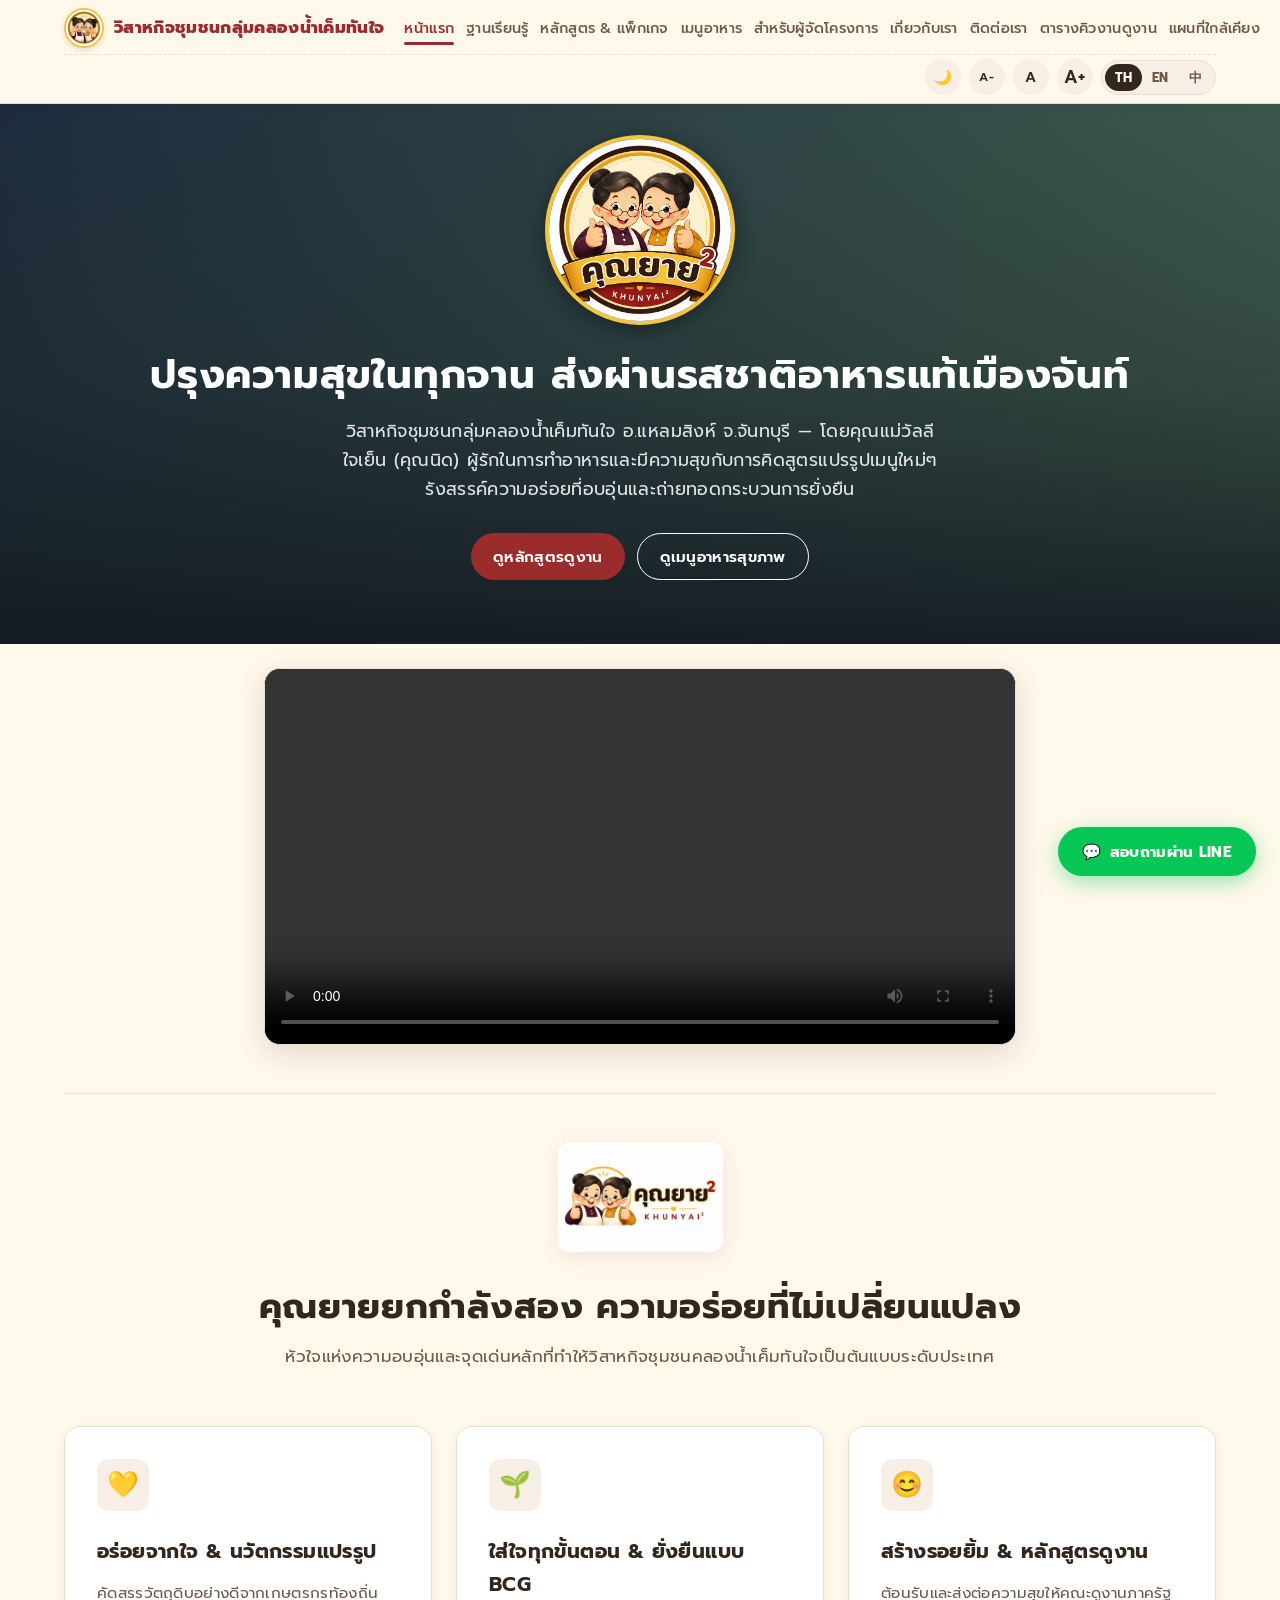
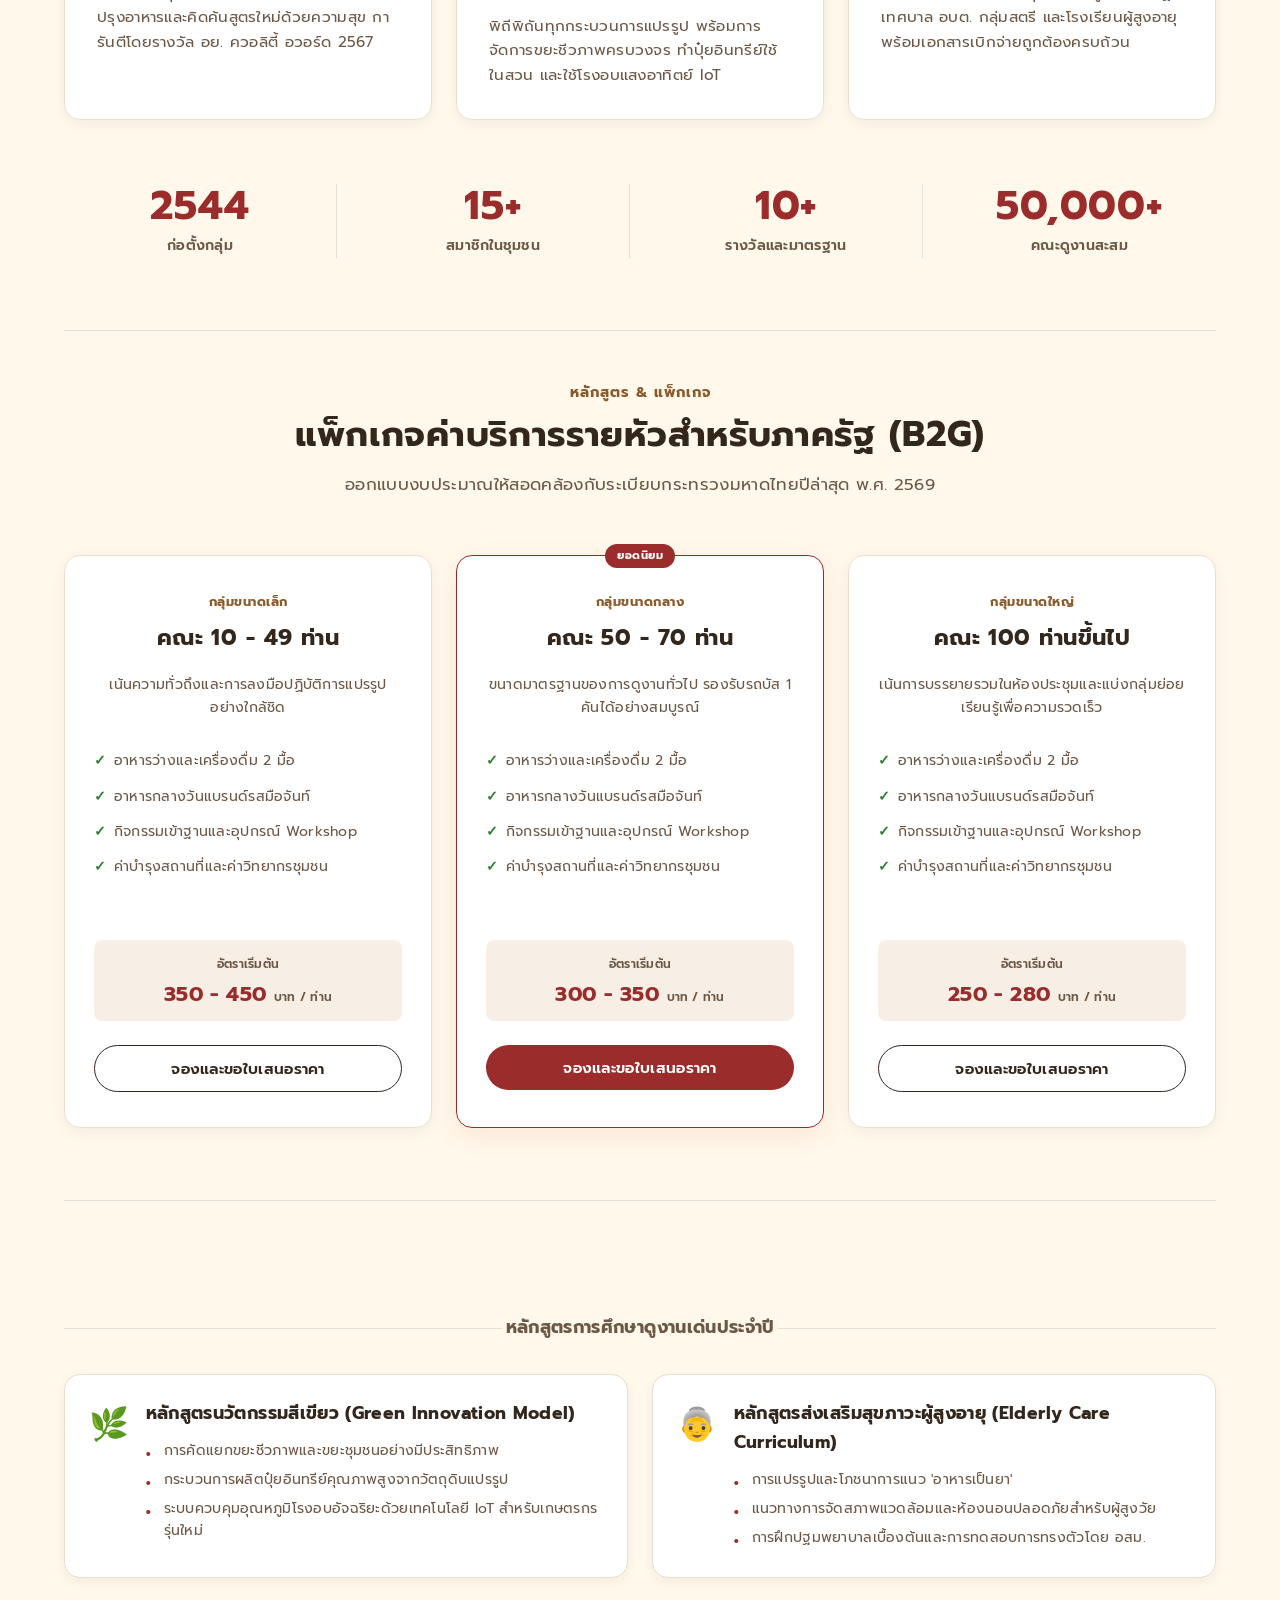
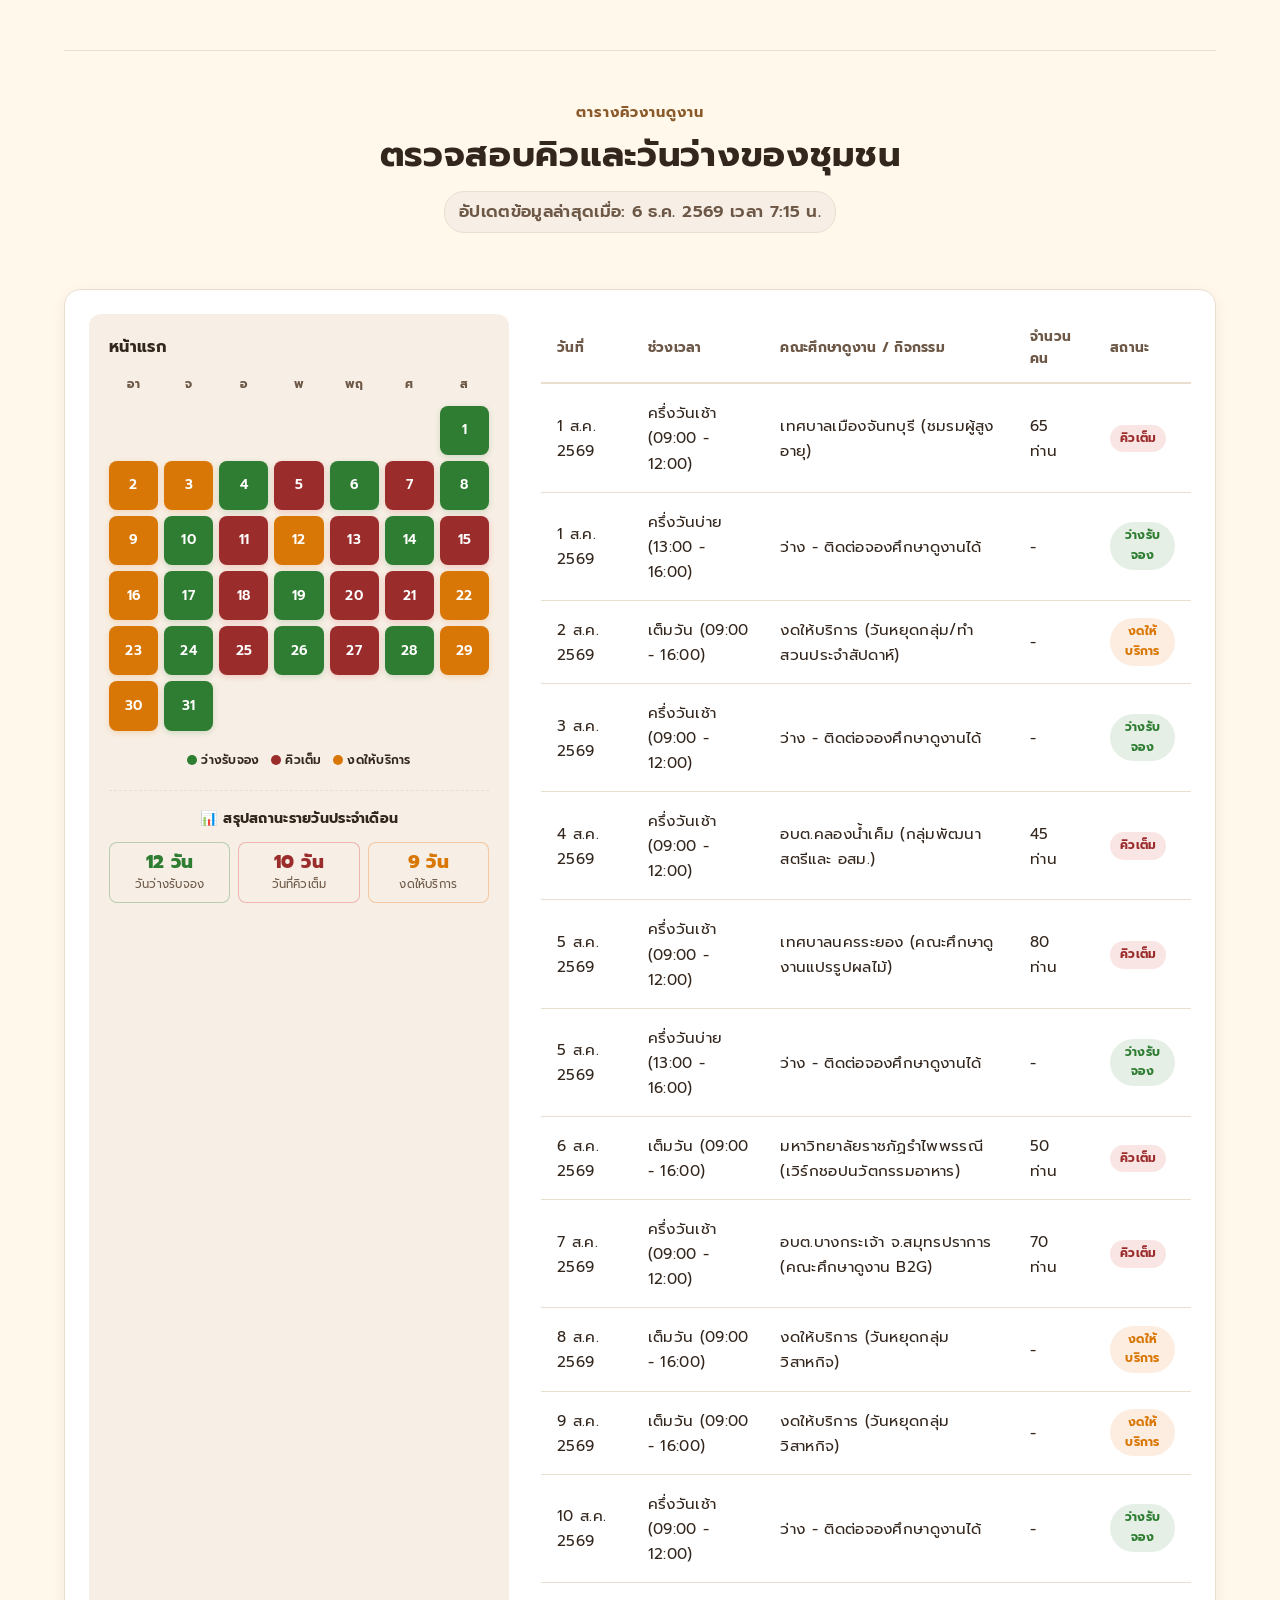
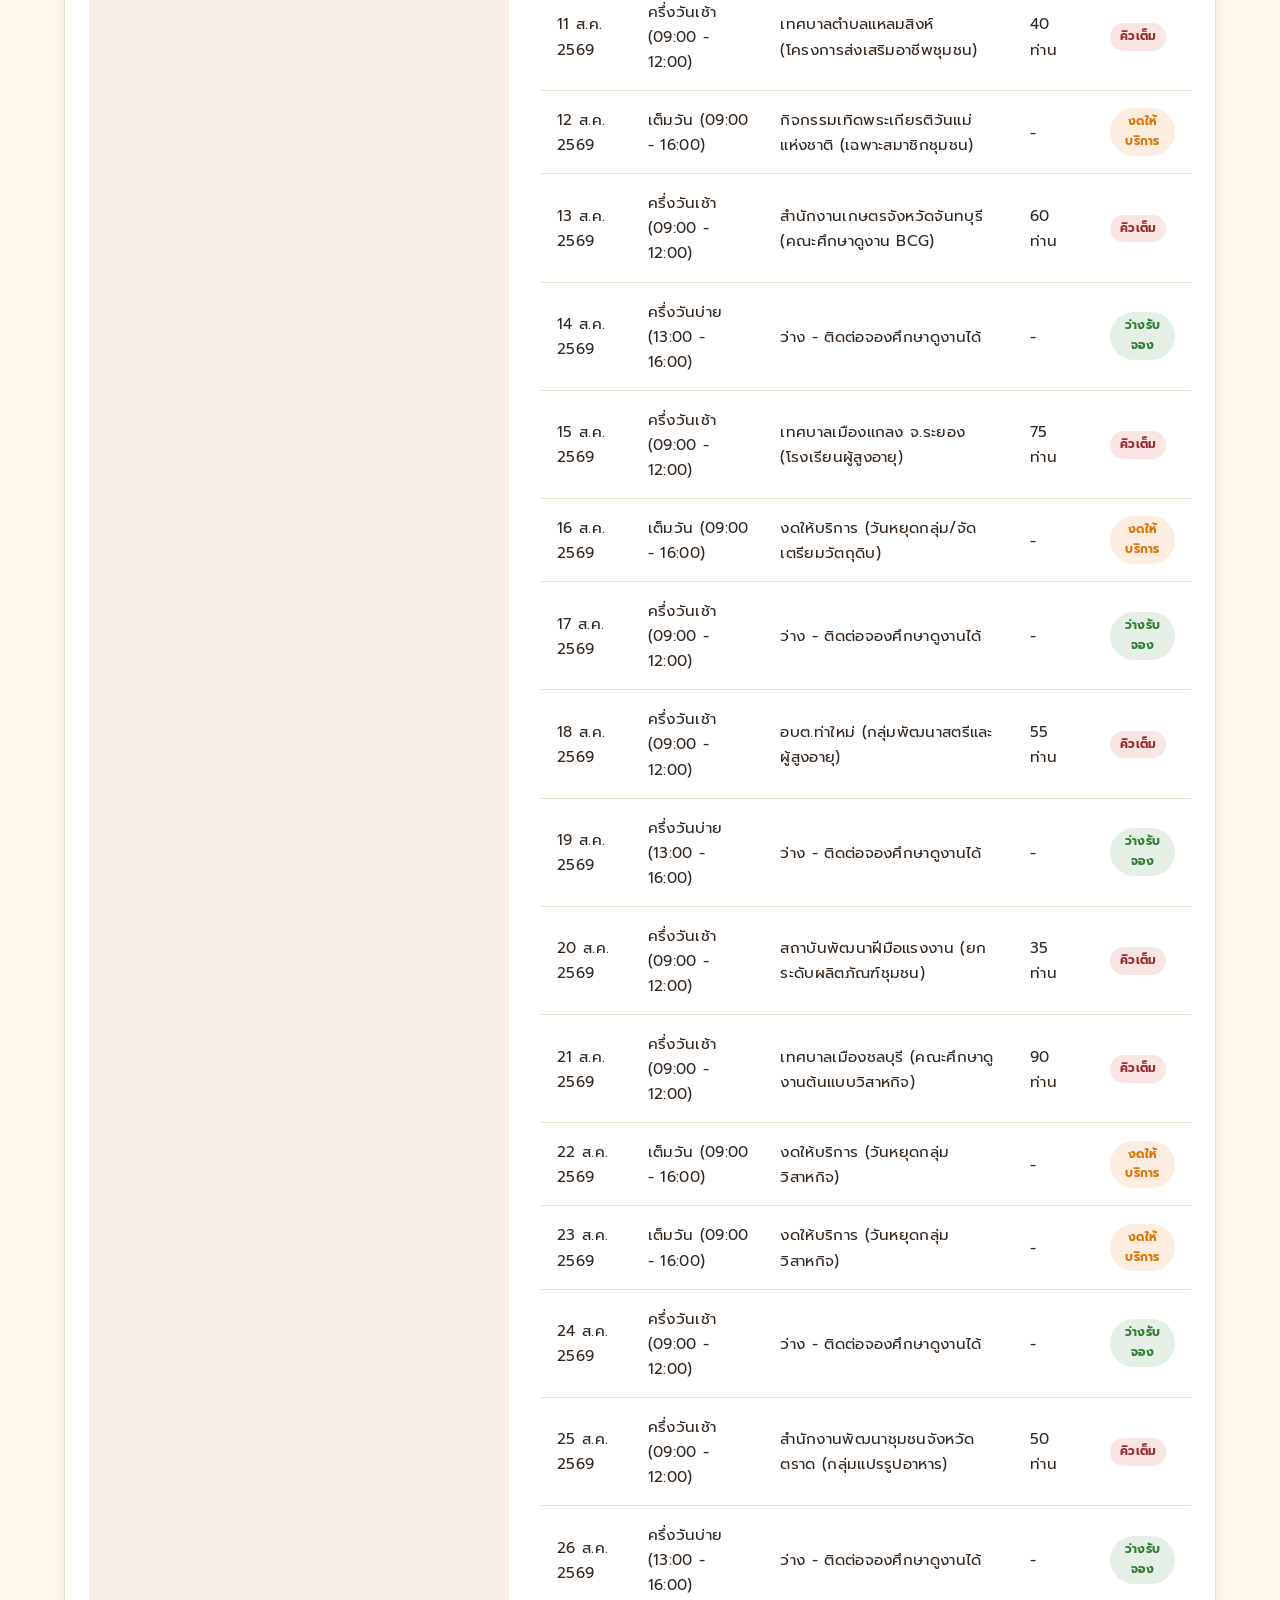
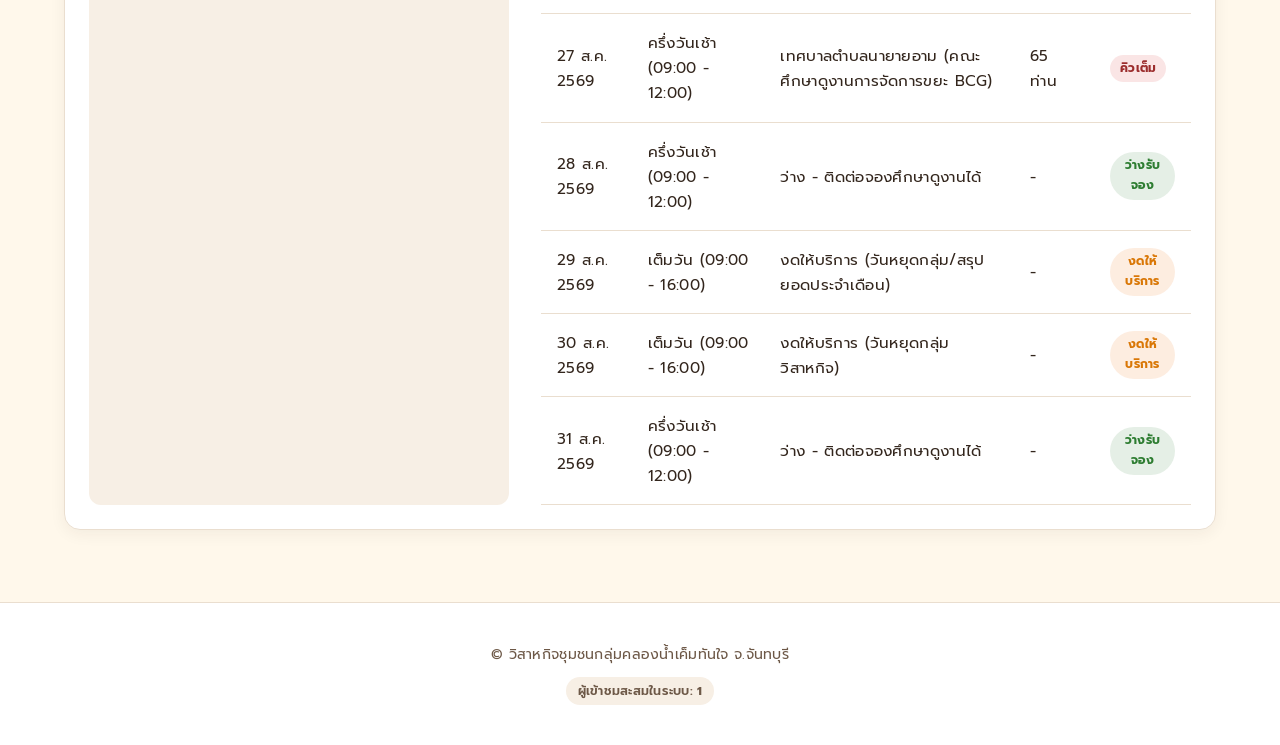
==== commit d4620d3e: "Add files via upload" ====
--- a/index.html
+++ b/index.html
@@ -18,6 +18,15 @@
   
   <!-- Favicon -->
   <link rel="icon" href="assets/logo-icon.png" type="image/png">
+  
+  <!-- Google Analytics 4 (GA4) Tracking & Measurement -->
+  <script async src="https://www.googletagmanager.com/gtag/js?id=G-2ZFVSF5CFQ"></script>
+  <script>
+    window.dataLayer = window.dataLayer || [];
+    function gtag(){dataLayer.push(arguments);}
+    gtag('js', new Date());
+    gtag('config', 'G-2ZFVSF5CFQ', { 'send_page_view': true });
+  </script>
   
   <!-- Fonts & Icons -->
   <link rel="preconnect" href="https://fonts.googleapis.com">
@@ -72,7 +81,7 @@
           <li><a href="#homeTab" class="active" data-tab-nav="homeTab" data-i18n="nav_home">หน้าแรก</a></li>
           <li><a href="stations.html" data-i18n="nav_stations">ฐานเรียนรู้</a></li>
           <li><a href="#packagesTab" data-tab-nav="packagesTab" data-i18n="nav_packages">หลักสูตร & แพ็กเกจ</a></li>
-          <li><a href="#foodTab" data-tab-nav="foodTab" data-i18n="nav_food">เมนูอาหารสุขภาพ</a></li>
+          <li><a href="food.html" data-i18n="nav_food">เมนูอาหาร</a></li>
           <li><a href="coordinator.html" data-i18n="nav_coordinator">สำหรับผู้จัดโครงการ</a></li>
           <li><a href="#aboutTab" data-tab-nav="aboutTab" data-i18n="nav_about">เกี่ยวกับเรา</a></li>
           <li><a href="#contactTab" data-tab-nav="contactTab" data-i18n="nav_contact">ติดต่อเรา</a></li>
@@ -238,7 +247,7 @@
               <span class="price-lbl" data-i18n="pkg_price_label">อัตราเริ่มต้น</span>
               <div class="price-val">350 - 450 <span class="price-lbl" data-i18n="pkg_price_unit">บาท/ท่าน</span></div>
             </div>
-            <a href="https://lin.ee/rGebh2c" target="_blank" class="btn btn-outline" data-i18n="pkg_btn_select">จองและขอใบเสนอราคา</a>
+            <a href="https://lin.ee/rGebh2c?utm_source=website&utm_medium=button&utm_campaign=package_booking" target="_blank" class="btn btn-outline" onclick="trackLineClick('package_small')" data-i18n="pkg_btn_select">จองและขอใบเสนอราคา</a>
           </div>
 
           <!-- Package 2: Medium Group -->
@@ -256,7 +265,7 @@
               <span class="price-lbl" data-i18n="pkg_price_label">อัตราเริ่มต้น</span>
               <div class="price-val">300 - 350 <span class="price-lbl" data-i18n="pkg_price_unit">บาท/ท่าน</span></div>
             </div>
-            <a href="https://lin.ee/rGebh2c" target="_blank" class="btn btn-primary" data-i18n="pkg_btn_select">จองและขอใบเสนอราคา</a>
+            <a href="https://lin.ee/rGebh2c?utm_source=website&utm_medium=button&utm_campaign=package_booking" target="_blank" class="btn btn-primary" onclick="trackLineClick('package_medium')" data-i18n="pkg_btn_select">จองและขอใบเสนอราคา</a>
           </div>
 
           <!-- Package 3: Large Group -->
@@ -274,7 +283,7 @@
               <span class="price-lbl" data-i18n="pkg_price_label">อัตราเริ่มต้น</span>
               <div class="price-val">250 - 280 <span class="price-lbl" data-i18n="pkg_price_unit">บาท/ท่าน</span></div>
             </div>
-            <a href="https://lin.ee/rGebh2c" target="_blank" class="btn btn-outline" data-i18n="pkg_btn_select">จองและขอใบเสนอราคา</a>
+            <a href="https://lin.ee/rGebh2c?utm_source=website&utm_medium=button&utm_campaign=package_booking" target="_blank" class="btn btn-outline" onclick="trackLineClick('package_large')" data-i18n="pkg_btn_select">จองและขอใบเสนอราคา</a>
           </div>
         </div>
       </section>
@@ -466,6 +475,7 @@
           <button class="food-tab-btn" data-filter="buffet" data-i18n="food_tab_buffet">บุฟเฟต์สำหรับคณะ</button>
           <button class="food-tab-btn" data-filter="alacarte" data-i18n="food_tab_alacarte">เซ็ตอาหารพิเศษ</button>
           <button class="food-tab-btn" data-filter="dessert" data-i18n="food_tab_dessert">ของหวานและเครื่องดื่ม</button>
+          <button class="food-tab-btn" data-filter="product" data-i18n="food_tab_products">🛍️ รายการสินค้าแปรรูป</button>
         </div>
 
         <div class="food-grid">
@@ -538,6 +548,84 @@
               <span class="cat" data-i18n="food_tab_dessert">ของหวานและเครื่องดื่ม</span>
               <h4>ขนมแปรรูป (ทุเรียนหนึบ, ชีสมังคุด & พริกไทยหวาน)</h4>
               <p style="font-size: 0.8rem; color: var(--text-muted); margin-bottom: 6px;">ท๊อฟฟี่กระวาน, ทุเรียนเบญจรส, น้ำมะปี๊ดน้ำผึ้ง & ชามังคุด</p>
+              <p data-i18n="food_price_ask">สอบถามรายละเอียดราคาทาง LINE</p>
+            </div>
+          </div>
+
+          <!-- Product 1: P_1 -->
+          <div class="food-card" data-category="product">
+            <div class="food-img-wrap">
+              <img src="assets/products/P_1.jpg" onerror="if(!this.triedPng){this.triedPng=true;this.src='assets/products/P_1.png';}else{this.src='assets/buffet-set1.jpg';}" alt="น้ำพริกกุ้งเสียบทุเรียนทอด คุณยาย² (P_1)">
+            </div>
+            <div class="food-info">
+              <span class="cat" data-i18n="food_tab_products">รายการสินค้าแปรรูป</span>
+              <h4>น้ำพริกกุ้งเสียบทุเรียนทอด (P_1)</h4>
+              <p style="font-size: 0.8rem; color: var(--text-muted); margin-bottom: 6px;">สินค้ายอดนิยมประจำกลุ่ม กรอบ อร่อย ได้มาตรฐาน อย. 5 ดาว</p>
+              <p data-i18n="food_price_ask">สอบถามรายละเอียดราคาทาง LINE</p>
+            </div>
+          </div>
+
+          <!-- Product 2: P_2 -->
+          <div class="food-card" data-category="product">
+            <div class="food-img-wrap">
+              <img src="assets/products/P_2.jpg" onerror="if(!this.triedPng){this.triedPng=true;this.src='assets/products/P_2.png';}else{this.src='assets/buffet-set2.jpg';}" alt="ทุเรียนหนึบคุณยาย² (P_2)">
+            </div>
+            <div class="food-info">
+              <span class="cat" data-i18n="food_tab_products">รายการสินค้าแปรรูป</span>
+              <h4>ทุเรียนหนึบสูตรคุณยายกำลังสอง (P_2)</h4>
+              <p style="font-size: 0.8rem; color: var(--text-muted); margin-bottom: 6px;">ทุเรียนแปรรูปนวัตกรรม หวานกลมกล่อม เคี้ยวหนึบเต็มคำ</p>
+              <p data-i18n="food_price_ask">สอบถามรายละเอียดราคาทาง LINE</p>
+            </div>
+          </div>
+
+          <!-- Product 3: P_3 -->
+          <div class="food-card" data-category="product">
+            <div class="food-img-wrap">
+              <img src="assets/products/P_3.jpg" onerror="if(!this.triedPng){this.triedPng=true;this.src='assets/products/P_3.png';}else{this.src='assets/buffet-set3.jpg';}" alt="พริกไทยหวานลดน้ำหนัก (P_3)">
+            </div>
+            <div class="food-info">
+              <span class="cat" data-i18n="food_tab_products">รายการสินค้าแปรรูป</span>
+              <h4>พริกไทยหวานลดน้ำหนัก (P_3)</h4>
+              <p style="font-size: 0.8rem; color: var(--text-muted); margin-bottom: 6px;">พริกไทยอ่อนแช่อิ่มอบแห้ง นวัตกรรมสมุนไพรพื้นบ้านจันท์</p>
+              <p data-i18n="food_price_ask">สอบถามรายละเอียดราคาทาง LINE</p>
+            </div>
+          </div>
+
+          <!-- Product 4: P_4 -->
+          <div class="food-card" data-category="product">
+            <div class="food-img-wrap">
+              <img src="assets/products/P_4.jpg" onerror="if(!this.triedPng){this.triedPng=true;this.src='assets/products/P_4.png';}else{this.src='assets/alacarte-1.jpg';}" alt="ซอสมังคุดปรุงรส (P_4)">
+            </div>
+            <div class="food-info">
+              <span class="cat" data-i18n="food_tab_products">รายการสินค้าแปรรูป</span>
+              <h4>ซอสมังคุดปรุงรสสูตรเข้มข้น (P_4)</h4>
+              <p style="font-size: 0.8rem; color: var(--text-muted); margin-bottom: 6px;">ซอสผลไม้แปรรูปสำหรับผัดไทและปรุงอาหารเพื่อสุขภาพ</p>
+              <p data-i18n="food_price_ask">สอบถามรายละเอียดราคาทาง LINE</p>
+            </div>
+          </div>
+
+          <!-- Product 5: P_5 -->
+          <div class="food-card" data-category="product">
+            <div class="food-img-wrap">
+              <img src="assets/products/P_5.jpg" onerror="if(!this.triedPng){this.triedPng=true;this.src='assets/products/P_5.png';}else{this.src='assets/alacarte-2.jpg';}" alt="ท๊อฟฟี่กระวานสมุนไพร (P_5)">
+            </div>
+            <div class="food-info">
+              <span class="cat" data-i18n="food_tab_products">รายการสินค้าแปรรูป</span>
+              <h4>ท๊อฟฟี่กระวานสมุนไพรไทย (P_5)</h4>
+              <p style="font-size: 0.8rem; color: var(--text-muted); margin-bottom: 6px;">อมเพลิน หอมกลิ่นกระวานแท้เมืองจันท์ ช่วยชูรสและสดชื่น</p>
+              <p data-i18n="food_price_ask">สอบถามรายละเอียดราคาทาง LINE</p>
+            </div>
+          </div>
+
+          <!-- Product 6: P_6 -->
+          <div class="food-card" data-category="product">
+            <div class="food-img-wrap">
+              <img src="assets/products/P_6.jpg" onerror="if(!this.triedPng){this.triedPng=true;this.src='assets/products/P_6.png';}else{this.src='assets/dessert.jpg';}" alt="น้ำมะปี๊ดผึ้งสด (P_6)">
+            </div>
+            <div class="food-info">
+              <span class="cat" data-i18n="food_tab_products">รายการสินค้าแปรรูป</span>
+              <h4>น้ำมะปี๊ดอบน้ำผึ้งแท้เมืองจันท์ (P_6)</h4>
+              <p style="font-size: 0.8rem; color: var(--text-muted); margin-bottom: 6px;">วิตามินซีสูง ชุ่มคอ สดชื่น ผลิตภัณฑ์ OTOP 5 ดาว</p>
               <p data-i18n="food_price_ask">สอบถามรายละเอียดราคาทาง LINE</p>
             </div>
           </div>
@@ -666,10 +754,20 @@
             </div>
             
             <div class="contact-detail">
+              <div class="icon">💬</div>
+              <div>
+                <h4 data-i18n="contact_line_lbl">ช่องทางติดต่อหลัก (LINE Official Account)</h4>
+                <a href="https://lin.ee/rGebh2c?utm_source=website&utm_medium=button&utm_campaign=contact_line_oa" target="_blank" class="btn btn-primary" onclick="trackLineClick('contact_line_oa')" style="background-color: #06C755; border-color: #06C755; font-size: 0.85rem; padding: 6px 16px; border-radius: 20px; display: inline-flex; align-items: center; gap: 6px; margin-top: 4px;">
+                  💬 ติดต่อผ่าน LINE OA (@khunyai2)
+                </a>
+              </div>
+            </div>
+            
+            <div class="contact-detail">
               <div class="icon">📞</div>
               <div>
                 <h4 data-i18n="contact_phone_lbl">เบอร์โทรศัพท์ติดต่อตรง</h4>
-                <p data-i18n="contact_phone_val">08-1863-2637 (ประธานวัลลี ใจเย็น / คุณนิด)</p>
+                <p data-i18n="contact_phone_val">081-136-3325 (คุณพชร ใจเย็น) / 081-863-2637 (คุณแม่วัลลี)</p>
               </div>
             </div>
             
@@ -677,7 +775,7 @@
               <div class="icon">✉️</div>
               <div>
                 <h4 data-i18n="contact_email_lbl">อีเมลสำหรับส่งจดหมายราชการ</h4>
-                <p data-i18n="contact_email_val">bebennnn@gmail.com</p>
+                <p data-i18n="contact_email_val">Khlongnamkhem532@gmail.com</p>
               </div>
             </div>
           </div>
@@ -690,7 +788,7 @@
               <p data-i18n="contact_qr_lbl">สแกน QR Code เพื่อแชทบน LINE</p>
               <p class="desc" style="font-size: 0.75rem; color: var(--text-muted);" data-i18n="contact_qr_sub">แอดไลน์ประสานงานด่วน</p>
             </div>
-            <a href="https://lin.ee/rGebh2c" target="_blank" class="btn btn-primary" style="width: 100%; margin-top: 10px;" data-i18n="nav_cta">สอบถาม/จองศึกษาดูงานผ่าน LINE</a>
+            <a href="https://lin.ee/rGebh2c?utm_source=website&utm_medium=button&utm_campaign=contact_qr" target="_blank" class="btn btn-primary" style="width: 100%; margin-top: 10px;" onclick="trackLineClick('contact_qr')" data-i18n="nav_cta">สอบถาม/จองศึกษาดูงานผ่าน LINE</a>
           </div>
         </div>
       </section>
@@ -701,15 +799,15 @@
   <!-- FOOTER -->
   <footer>
     <div class="wrap">
-      <p data-i18n="footer_text">© วิสาหกิจชุมชนกลุ่มคลองน้ำเค็มทันใจ จ.จันทบุรี — พัฒนาสำหรับระบบ B2G และผู้จัดโครงการศึกษาดูงาน</p>
+      <p data-i18n="footer_text">© วิสาหกิจชุมชนกลุ่มคลองน้ำเค็มทันใจ จ.จันทบุรี</p>
       <div class="footer-counter">
-        <span data-i18n="footer_visit_count">ผู้เข้าชมสะสมในระบบ:</span> <strong id="visitorCounterVal">18,450</strong>
+        <span data-i18n="footer_visit_count">ผู้เข้าชมสะสมในระบบ:</span> <strong id="visitorCounterVal">0</strong>
       </div>
     </div>
   </footer>
 
   <!-- FLOATING LINE BUTTON -->
-  <a href="https://lin.ee/rGebh2c" target="_blank" class="float-line-btn">
+  <a href="https://lin.ee/rGebh2c?utm_source=website&utm_medium=button&utm_campaign=floating_line" target="_blank" class="float-line-btn" onclick="trackLineClick('floating_line')">
     <span>💬</span> <span data-i18n="nav_cta">สอบถามผ่าน LINE</span>
   </a>
 
--- a/style.css
+++ b/style.css
@@ -1617,3 +1617,11 @@
   background-color: var(--bg-soft);
   border-color: var(--border-color);
 }
+
+/* FOOTER LOGO PERFECTLY CENTERED & OPTIMAL MEDIUM SIZE (135px) */
+.footer-logo {
+  max-width: 135px !important;
+  height: auto;
+  margin: 0 auto 12px auto !important;
+  display: block !important;
+}
